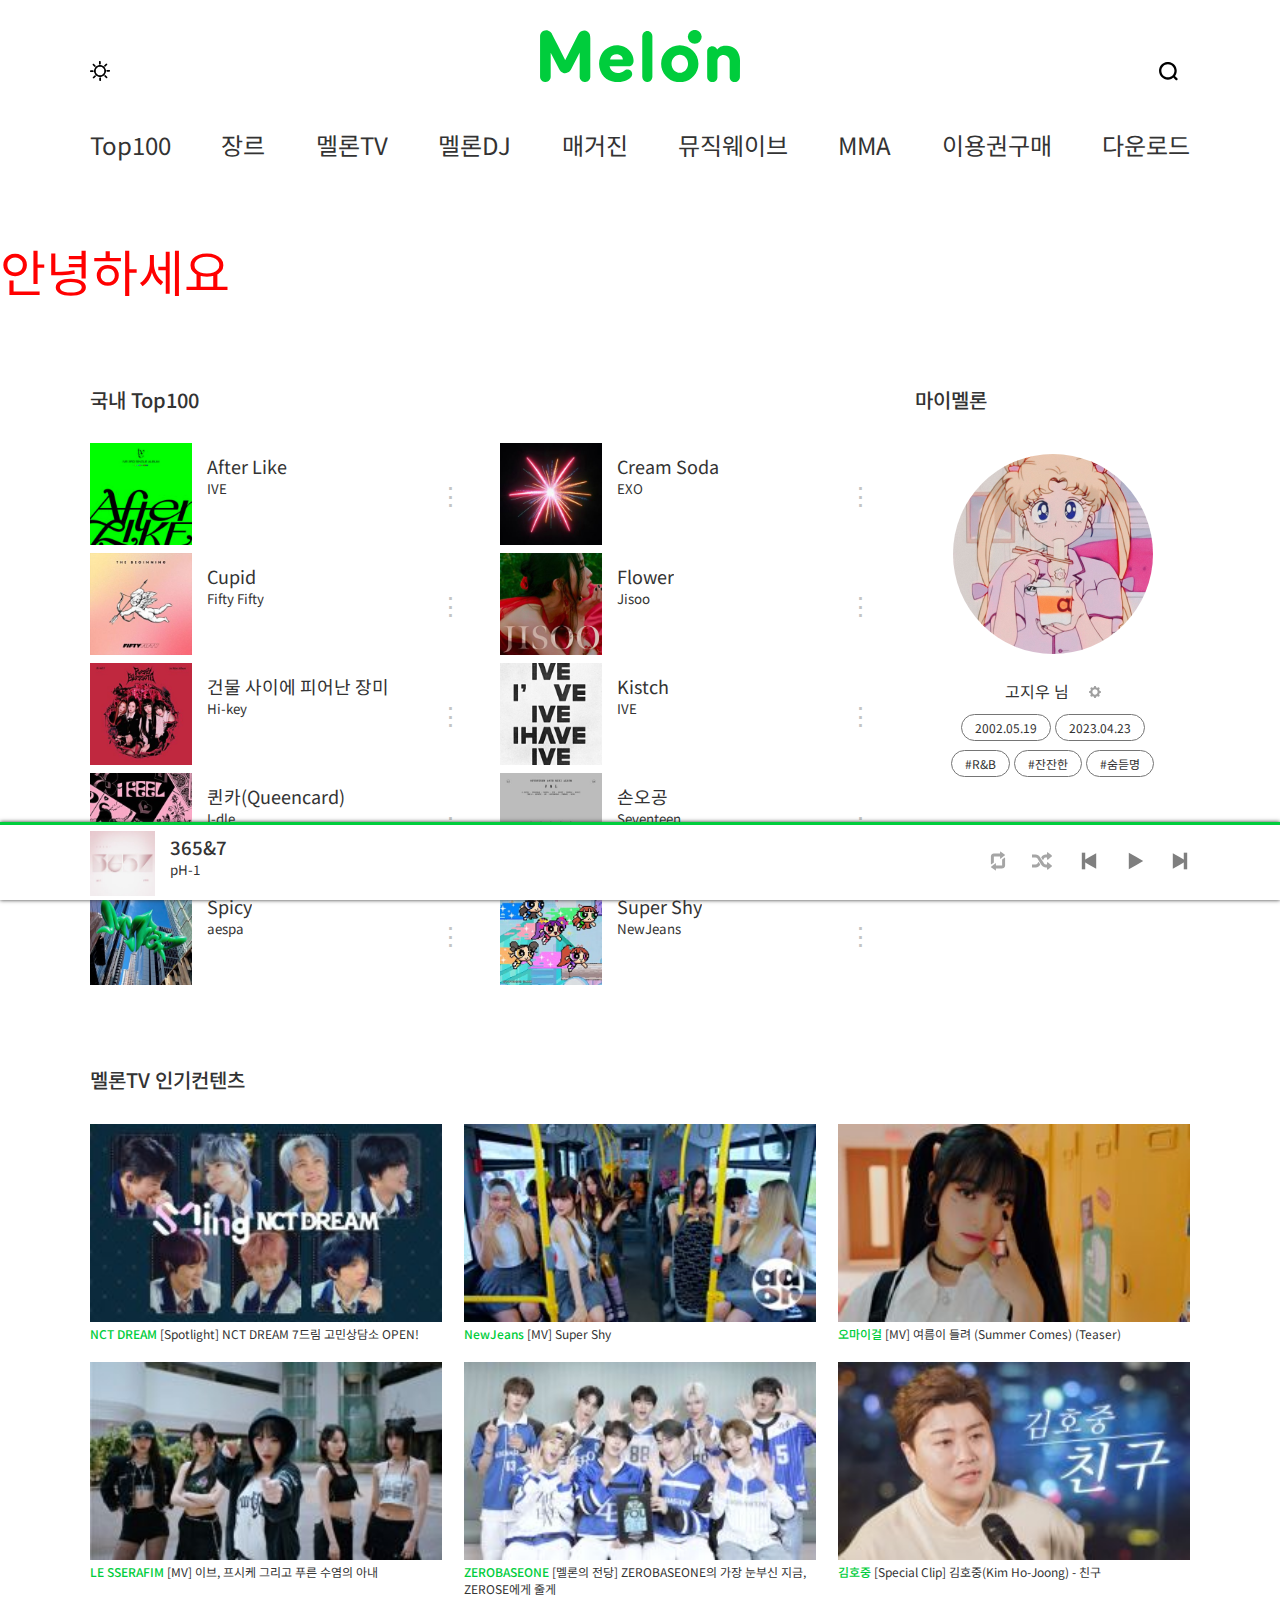
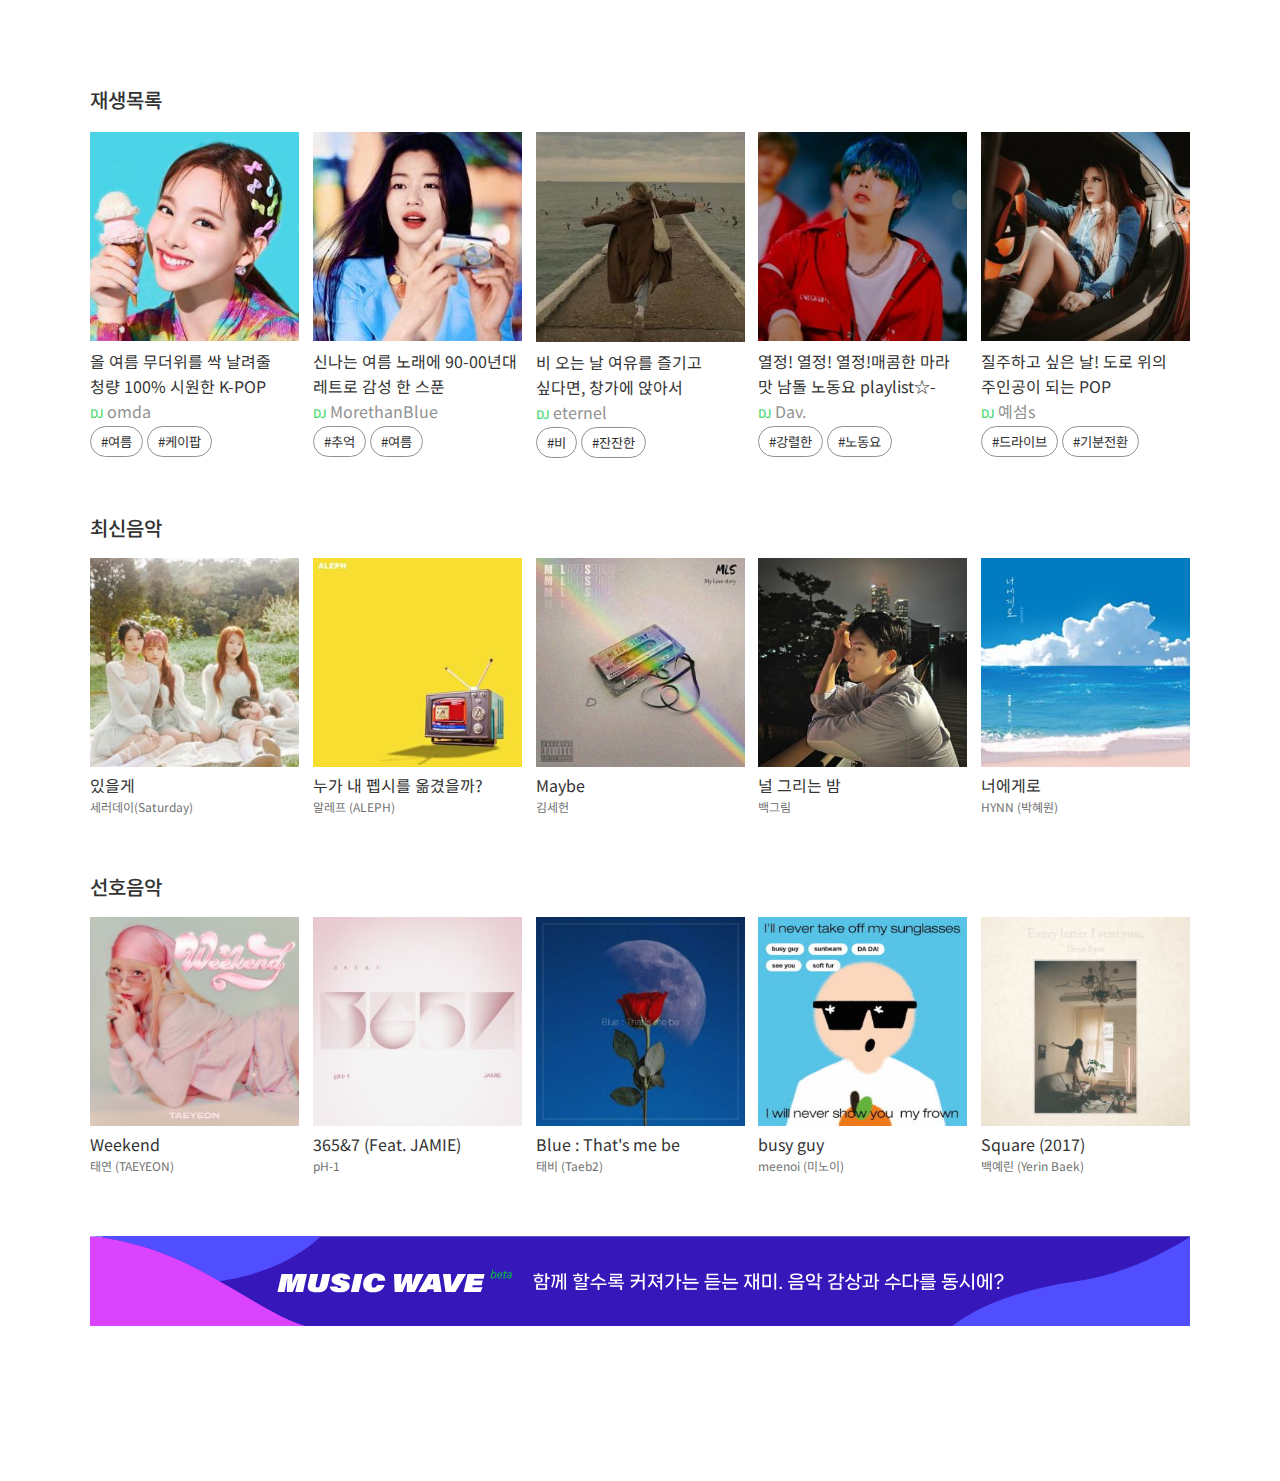
==== index.html @ bfe177ff "230801-1" ====
<!DOCTYPE html>
<html lang="en">

<head>
    <meta charset="UTF-8">
    <meta name="viewport" content="width=device-width, initial-scale=1.0">
    <title>Document</title>

    <link rel="stylesheet" href="css/reset.css">
    <link rel="stylesheet" href="css/common.css">
    <link rel="stylesheet" href="css/main.css">

    <script src="https://ajax.googleapis.com/ajax/libs/jquery/3.6.0/jquery.min.js"></script>

    <script src="css/js.js"></script>

</head>

<body>
    <div id="Main_Page">
        <div id="header">
            <div class="content">
                <button id="btn"><img src="img/button/light.png" alt=""></button>
                <a href="index.html"><img src="img/Logo.svg" alt="logo"></a>
                <div id="btn2"><input type="text" placeholder="검색어를 입력하세요."><button><img src="img/button/search.svg"
                            alt=""></button></div>

                <ul id="fromInsideOut">
                    <li>Top100</li>
                    <li>장르</li>
                    <li>멜론TV</li>
                    <li>멜론DJ</li>
                    <li>매거진</li>
                    <li>뮤직웨이브</li>
                    <li>MMA</li>
                    <li>이용권구매</li>
                    <li>다운로드</li>
                </ul>

            </div>
        </div>


        <div id="DJ_Slider">
            <div class="content">안녕하세요</div>
            <video src="img/slider.mp4" autoplay muted loop></video>

        </div>



        <div id="wrap1">
            <div class="content">
                <div class="ChartIn">
                    <p class="bfore">국내 Top100</p>
                    <div class="chart">
                        <div>
                            <img src="img/album/afterlike.jpg" 
                            song="After Like" singer="IVE">
                            <img src="img/play.svg" title="hover">
                            <p><span>After Like</span> <br> IVE</p>
                        </div>
                        <button>⋮</button>
                    </div>

                    <div class="chart">
                        <div>
                            <img src="img/album/creamsoda.jpg" song="Cream Soda" singer="EXO">
                            <img src="img/play.svg" title="hover">
                            <p><span>Cream Soda</span> <br> EXO</p>
                        </div>
                        <button>⋮</button>
                    </div>

                    <div class="chart">
                        <div>
                            <img src="img/album/cupid.jpg" song="Cupid" singer="Fifty Fifty">
                            <img src="img/play.svg" title="hover">
                            <p><span>Cupid</span> <br> Fifty Fifty</p>
                        </div>
                        <button>⋮</button>
                    </div>

                    <div class="chart">
                        <div>
                            <img src="img/album/flower.jpg" song="Flower" singer="Jisoo">
                            <img src="img/play.svg" title="hover">
                            <p><span>Flower</span> <br> Jisoo</p>
                        </div>
                        <button>⋮</button>
                    </div>

                    <div class="chart">
                        <div>
                            <img src="img/album/hikey.jpg" song="건물 사이에 피어난 장미" singer="Hi-key">
                            <img src="img/play.svg" title="hover">
                            <p><span>건물 사이에 피어난 장미</span> <br> Hi-key</p>
                        </div>
                        <button>⋮</button>
                    </div>

                    <div class="chart">
                        <div>
                            <img src="img/album/kitch.jpg" song="Kistch" singer="IVE">
                            <img src="img/play.svg" title="hover">
                            <p><span>Kistch</span> <br> IVE</p>
                        </div>
                        <button>⋮</button>
                    </div>

                    <div class="chart">
                        <div>
                            <img src="img/album/queencard.jpg" song="퀸카(Queencard)" singer="I-dle">
                            <img src="img/play.svg" title="hover">
                            <p><span>퀸카(Queencard)</span> <br> I-dle</p>
                        </div>
                        <button>⋮</button>
                    </div>

                    <div class="chart">
                        <div>
                            <img src="img/album/sonogong.jpg" song="손오공" singer="Seventeen">
                            <img src="img/play.svg" title="hover">
                            <p><span>손오공</span> <br> Seventeen</p>
                        </div>
                        <button>⋮</button>
                    </div>

                    <div class="chart">
                        <div>
                            <img src="img/album/spicy.jpg" song="Spicy" singer="Aespa">
                            <img src="img/play.svg" title="hover">
                            <p><span>Spicy</span> <br> aespa</p>
                        </div>
                        <button>⋮</button>
                    </div>

                    <div class="chart">
                        <div>
                            <img src="img/album/supershy.jpg" song="Super Shy" singer="NewJeans">
                            <img src="img/play.svg" title="hover">
                            <p><span>Super Shy</span> <br> NewJeans</p>
                        </div>
                        <button>⋮</button>
                    </div>

                </div>
                <div class="MyMelon">
                    <p class="bfore">마이멜론</p>
                    <div><img src="img/profile.jpg" alt=""></div>
                    <p class="name">고지우 님 &nbsp;&nbsp;&nbsp;&nbsp;<img src="img/button/grayset.svg" alt="setting"><br>
                        <span>2002.05.19</span> <span>2023.04.23</span><br>
                        <span>#R&B</span> <span>#잔잔한</span> <span>#숨듣명</span>
                    </p>
                </div>
            </div>
        </div>


        <div id="wrap2">
            <div class="content">
                <div class="video">
                    <p class="bfore">멜론TV 인기컨텐츠</p>
                    <div><img src="img/tv/고민상담소.jpg" alt="">
                        <span>NCT DREAM </span>[Spotlight] NCT DREAM 7드림 고민상담소 OPEN!
                    </div>
                    <div><img src="img/tv/supershy.jpg" alt="">
                        <span>NewJeans </span>[MV] Super Shy
                    </div>
                    <div><img src="img/tv/teaser.jpg" alt="">
                        <span>오마이걸 </span>[MV] 여름이 들려 (Summer Comes) (Teaser)
                    </div>
                    <div><img src="img/tv/less.jpg" alt="">
                        <span>LE SSERAFIM </span>[MV] 이브, 프시케 그리고 푸른 수염의 아내
                    </div>
                    <div><img src="img/tv/zero.jpg" alt="">
                        <span>ZEROBASEONE </span>[멜론의 전당] ZEROBASEONE의 가장 눈부신 지금, ZEROSE에게 줄게
                    </div>
                    <div><img src="img/tv/kim.jpg" alt="">
                        <span>김호중 </span>[Special Clip] 김호중(Kim Ho-Joong) - 친구
                    </div>
                </div>

            </div>
        </div>

        <div class="group">
            <div id="wrap3">
                <div class="content">
                    <p class="bfore">재생목록</p>
                    <div><img src="img/album/omda.jpg" alt="">
                        <p>올 여름 무더위를 싹 날려줄 청량 100% 시원한 K-POP</p>
                        <p class="dj"><span>DJ </span> omda</p>
                        <span class="tag">#여름</span> <span class="tag">#케이팝</span>
                    </div>

                    <div><img src="img/album/retro.jpg" alt="">
                        <P>신나는 여름 노래에 90-00년대 레트로 감성 한 스푼</P>
                        <p class="dj"><span>DJ </span> MorethanBlue</p>
                        <span class="tag">#추억</span> <span class="tag">#여름</span>
                    </div>

                    <div><img src="img/album/eternel.jpg" alt="">
                        <p>비 오는 날 여유를 즐기고 싶다면, 창가에 앉아서</p>
                        <p class="dj"><span>DJ </span>eternel</p>
                        <span class="tag">#비</span> <span class="tag">#잔잔한</span>
                    </div>

                    <div><img src="img/album/dav.jpg" alt="">
                        <p>열정! 열정! 열정!매콤한 마라 맛 남돌 노동요 playlist☆-</p>
                        <p class="dj"><span>DJ </span>Dav.</p>
                        <span class="tag">#강렬한</span> <span class="tag">#노동요</span>
                    </div>

                    <div><img src="img/album/jilju.jpg" alt="">
                        <p>질주하고 싶은 날! 도로 위의 주인공이 되는 POP</p>
                        <p class="dj"><span>DJ </span>예섬s</p>
                        <span class="tag">#드라이브</span> <span class="tag">#기분전환</span>
                    </div>
                </div>
            </div>



            <div id="wrap3">
                <div class="content">
                    <p class="bfore">최신음악</p>
                    <div><img src="img/album/있을게.jpg" alt="">
                        <p>있을게 <br><span>세러데이(Saturday)</span></p>
                    </div>
                    <div><img src="img/album/vpqtl.jpg" alt="">
                        <p>누가 내 펩시를 옮겼을까? <br><span>알레프 (ALEPH) </span></p>
                    </div>
                    <div><img src="img/album/maybe.jpg" alt="">
                        <p>Maybe <br><span>김세헌</span></p>
                    </div>
                    <div><img src="img/album/qka.jpg" alt="">
                        <p>널 그리는 밤 <br><span>백그림</span></p>
                    </div>
                    <div><img src="img/album/너에게로.jpg" alt="">
                        <p>너에게로<br><span>HYNN (박혜원)</span></p>
                    </div>
                </div>
            </div>


            <div id="wrap3">
                <div class="content">
                    <p class="bfore">선호음악</p>
                    <div><img src="img/album/weekend.jpg" alt="">
                        <p>Weekend <br><span>태연 (TAEYEON)</span>
                        </p>
                    </div>
                    <div><img src="img/album/365.jpg" alt="">
                        <p>365&7 (Feat. JAMIE) <br><span>pH-1</span></p>
                    </div>
                    <div><img src="img/album/blue.jpg" alt="">
                        <p>Blue : That's me be <br><span>태비 (Taeb2)</span></p>
                    </div>
                    <div><img src="img/album/busy.jpg" alt="">
                        <p>busy guy <br><span>meenoi (미노이)</span></p>
                    </div>
                    <div><img src="img/album/square.jpg" alt="">
                        <p>Square (2017) <br><span>백예린 (Yerin Baek)</span></p>
                    </div>
                </div>
            </div>


        </div>

        <div id="wrap4">
            <div class="content"><img src="img/musicwave/muwa.svg" alt=""></div>
        </div>

        <div class="playing">
            <div class="player_length"></div>
            <div class="player">
                <div class="content">
                    <div id="info">
                        <img id="cover" src="img/album/365.jpg" alt="">
                        <div style="margin-left: 15px;">
                            <p id="title">365&7</p>
                            <p id="singer">pH-1</p>
                        </div>
                    </div>
                    <div class="controler">
                        <img src="img/player/repeat.svg" alt="">
                        <img src="img/player/shuffle.svg" alt="shuffle">
                        <img src="img/player/before.svg" alt="before">
                        <img src="img/player/play.svg" alt="play">
                        <img src="img/player/after.svg" alt="after">
                    </div>
                </div>
            </div>
        </div>
    </div>

</body>

</html>
---- css/main.css ----
@charset "utf-8";

.none {
    display: none;
}

#Main_Page {
    width: 100%;
}


/* 카테고리 제목 */

.bfore {
    width: 100%;
    font-size: 15pt;
    font-weight: 500;
    margin: 0 0 20px 0;
}

/* 메뉴 호버 */

#fromInsideOut li {
    display: inline-block;
    cursor: pointer;
    transition: all 250ms ease-out;
}

#fromInsideOut li:after {
    content: "";
    display: block;
    border-bottom: 3px solid #00CD3C;
    transition: all 250ms ease-out;
    transform: scaleX(0);
}

#fromInsideOut li:hover {
    color: #00CD3C
}

#fromInsideOut li:hover:after {
    transition: all 250ms ease-out;
    transform: scaleX(1);
}


/* 다크모드 */

.dark {
    color: rgb(230, 230, 230);
}


/* 다크모드 버튼 */
#btn {
    border: none;
    background-color: white;
    outline: none;
    width: 15px;
    height: 15px;
    cursor: pointer;
    position: absolute;
    top: 35%;
    left: 0;
}

#btn img {
    width: 20px;
    height: 20px;
}


/* 검색버튼 */

#btn2.search {
    width: 300px;
    border: 1px solid #00CD3C;
}

#btn2 img {
    width: 20px;
    height: 20px;
}

#btn2 input {
    font-size: 14px;
    width: 130px;
    border: none;
    outline: none;
    margin-left: 10px;
    display: none;
}

#btn2 button {
    border: none;
    background-color: white;
    outline: none;
    width: 20px;
    height: 20px;
    position: absolute;
    right: 10px;
    cursor: pointer;
}

#btn2 {
    width: 35px;
    height: 35px;
    border-radius: 30px;
    border: 1px solid rgba(0, 0, 0, 0);
    padding: 8px;
    transition: 0.2s;
    text-align: right;
    display: flex;
    position: absolute;
    top: 30%;
    right: 0;
}


/* 컨텐츠 사이즈 */

.content {
    width: 1100px;
    height: auto;
    margin: 0 auto;
    position: relative;
}


/* 헤더 */

#header .content {
    display: flex;
    flex-flow: column wrap;
    align-items: center;
    justify-content: space-between;
}

img[alt="logo"] {
    width: 200px;
    height: auto;
    margin: 30px 0 30px 0;
}

#header ul {
    display: flex;
    justify-content: space-between;
    width: 100%;
    margin: 10px 0 10px 0;
}

#header li {
    font-size: 1.5em;
    font-weight: 400;
    display: block;
    overflow: hidden;
}


/* 뮤비 슬라이더 */

#DJ_Slider {
    width: 100%;
    height: 70%;
    margin: 20px 0 20px 0;
    overflow: hidden;
    max-height: 700px;
    display: flex;
    align-items: center;
    position: relative;
}

#DJ_Slider video {
    width: 100%;
}

#DJ_Slider div {
    font-size: 50px;
    color: red;
    position: absolute;
}



/* 국내 탑 백 음악 목록 */

#wrap1 {
    margin: 40px 0 80px 0;
}

#wrap1 .content {
    display: flex;
    flex-flow: row nowrap;
    justify-content: space-between;
}

div.ChartIn {
    width: 73%;
    height: 600px;
    display: flex;
    flex-flow: row wrap;
    justify-content: space-between;
    align-content: space-between;
}

div.ChartIn div {
    width: 49%;
    height: 17%;
    display: flex;
    position: relative;
    justify-content: space-between;
    background-color: rgba(0, 0, 0, 0);
}

.chart:hover {
    background: #f0f0f0;
}


div.ChartIn div button {
    font-size: 25px;
    background-color: rgba(0, 0, 0, 0);
    border: none;
    margin-right: 20px;
    cursor: pointer;
    color: #c4c4c4
}

div.ChartIn div button:hover {
    color: #757575
}


.ChartIn div div p {
    padding-top: 10px;
    padding-left: 15px;
    overflow: hidden;
    white-space: nowrap;
    text-overflow: ellipsis;
    font-size: 10pt;
}

.ChartIn p span {
    font-size: 18PX;
}

div.ChartIn div div {
    height: 100%;
    width: 80%;
    display: flex;
    justify-content: flex-start;
}

div.ChartIn img[title="hover"] {
    position: absolute;
    height: 100%;
    opacity: 0;
    transition: 0.2s;
}

div.ChartIn img[title="hover"]:hover {
    opacity: 1;
    cursor: pointer;
}


/* 마이멜론 내 정보 */

div.MyMelon {
    width: 25%;
    height: 450px;
    display: flex;
    flex-flow: column wrap;
    align-items: center;
}

div.MyMelon div {
    width: 200px;
    height: 200px;
    background-color: brown;
    border-radius: 300px;
    margin-top: 20px;
    overflow: hidden;
}

.MyMelon div img {
    width: 100%;
}

.MyMelon .name {
    padding-top: 20px;
    line-height: 35px;
    text-align: center;
}

.name span {
    padding: 4px 13px;
    border: 1px solid #757575;
    border-radius: 20px;
    font-size: 12px;
}

.name img {
    width: 12px;
    height: 12px;
    cursor: pointer;
}


/* 멜론 인기컨텐츠 */

#wrap2 {
    margin: 60px 0;
}

#wrap2 .content {
    margin: 20px auto 80px auto;
    display: flex;
    flex-flow: row nowrap;
    justify-content: space-between;
    align-content: flex-start;
}


div.video {
    width: 100%;
    display: flex;
    flex-flow: row wrap;
    justify-content: space-between;
}

div.video div {
    width: 32%;
    font-size: 12px;
    margin: 10px 0;
}

div.video div span {
    font-weight: 500;
    color: #00CD3C
}

div.video div img {
    width: 100%;
}


/* 재생목록, 최신음악, 선호음악 */
/* 같은 css 적용 */

#wrap3 {
    line-height: 30px;
    margin: 60px 0;
}

#wrap3 .content {
    display: flex;
    flex-flow: row wrap;
    justify-content: space-between;
    align-items: flex-start;
    position: relative;
}

#wrap3 p {
    width: 100%;
    line-height: 20px;
}

#wrap3:first-child p {
    line-height: 25px;
}

#wrap3 .content>div {
    width: 19%;
    height: 80%;
}

#wrap3 div div p span {
    font-size: 12px;
    opacity: 0.7;
}

#wrap3 div div img {
    width: 100%;
}


/* 재생목록 */

/* dj */

.dj {
    color: #919191
}

.dj span {
    font-weight: 500;
    color: #00CD3C;
}

/* 해시태그 */

.tag {
    font-size: 10pt;
    padding: 5px 10px;
    border-radius: 50px;
    border: 1px solid #919191
}

.group {
    padding-top: 0px;
}


/* 뮤직웨이브 광고 이미지 */

#wrap4 {
    width: 100%;
    overflow: hidden;
    margin-bottom: 150px;
}

#wrap4 img {
    width: 100%;
}

/* 플레이어 */

.player .content {display:flex; justify-content: space-between; }
.playing {
    width: 100%;
    height: 78px;
    background-color: white;
    box-shadow: 0 0 4px;
    position: fixed;
    bottom: 0;
}

.player_length {
    width: 100%;
    height: 3px;
    background-color: #00CD3C;
    position: fixed;
    bottom: 75;
}

.player {
    width: 100%;
    height: 75px;
    background-color: white;
    position: fixed;
    bottom: 0;
}

.player #info {display:flex; flex-flow:row nowrap;}

.player .content {
    display: flex;
    flex-flow: row nowrap;
    align-items: center;
}

.player img {
    width: 65px;
    height: 65px;
    margin-top: 5.5px;
}

.select1 {opacity:1;}

.controler img {width:20px; height:20px;}
.controler img:nth-child(1), .controler img:nth-child(2) {opacity:0.7;}
.controler img:nth-child(2) { margin: 0 23px 0 20px;}
.controler img:nth-child(4) { margin: 0 20px 0 23px;}



#title {
    font-size: 14pt;
    font-weight: 500;
    margin-top: 8px;
}

#singer {
    font-size: 10pt;
}



@media screen and (min-width:1100px) {
    div.ChartIn img[alt="plus"] {
        display: block;
        scale: 0.8;
    }

    #btn2 input {
        width: 230px;

    }
}


@media screen and (max-width:1099px) {
    .content {
        width: 90%;
    }

    #btn2.search {
        width: 200px;
        border: 1px solid #00CD3C;
    }

    #header li {
        font-size: 1.3em;
    }

    #wrap3 {
        margin: 5% 0;
    }

    #wrap3 .content>div {
        width: 24%;
        height: 80%;
    }

    #wrap3 .content>div:last-of-type {
        display: none;
    }

}

@media screen and (max-width:700px) {
    .content {
        width: 90%;
    }

    #btn,
    #btn2 {
        margin-top: 10px;
    }

    #header ul {
        display: flex;
        flex-flow: row wrap;
        text-align: center;
        margin-top: 30px;
    }

    #header li {
        width: 28%;
        font-size: 1.2em;
        padding: 7px;
    }

    #wrap1 .content {
        flex-flow: row wrap;
    }

    #wrap1 {
        margin: 20px 0;
    }

    div.ChartIn {
        width: 100%;
        height: 400px;
        display: flex;
        flex-flow: row wrap;
        justify-content: space-between;
        align-content: space-between;
    }

    div.ChartIn div {
        width: 50%;
        height: 20%;
    }

    div.ChartIn div img {
        height: 95%;
    }

    div.ChartIn img[title="hover"] {
        height: 95%;
    }

    div.MyMelon {
        margin-top: 80px;
        width: 100%;
        height: 200px;
        display: flex;
        flex-flow: row wrap;
        justify-content: left;
        align-content: center;
    }

    div.MyMelon div {
        width: 150px;
        height: 150px;
        background-color: brown;
        border-radius: 300px;
        margin-top: 0;
        margin-left: 20px;
    }

    .MyMelon .name {
        padding-top: 0px;
        padding-left: 20px;
        text-align: left;
    }


    #wrap2 .content {
        flex-flow: row wrap;
        justify-content: flex-end;
    }

    #wrap2 .bfore {
        margin: 0;
    }


    div.video {
        height: 630px;
        display: flex;
    }

    div.video div {
        width: 45%;
        overflow: hidden;
    }


    #wrap3 p {
        width: 100%;
    }

    #wrap3 .content>div {
        width: 45%;
        height: 80%;
    }

    #wrap3 .content>div:last-of-type {
        display: none;
    }

    #wrap3 div {
        margin-bottom: 20px;
    }



}
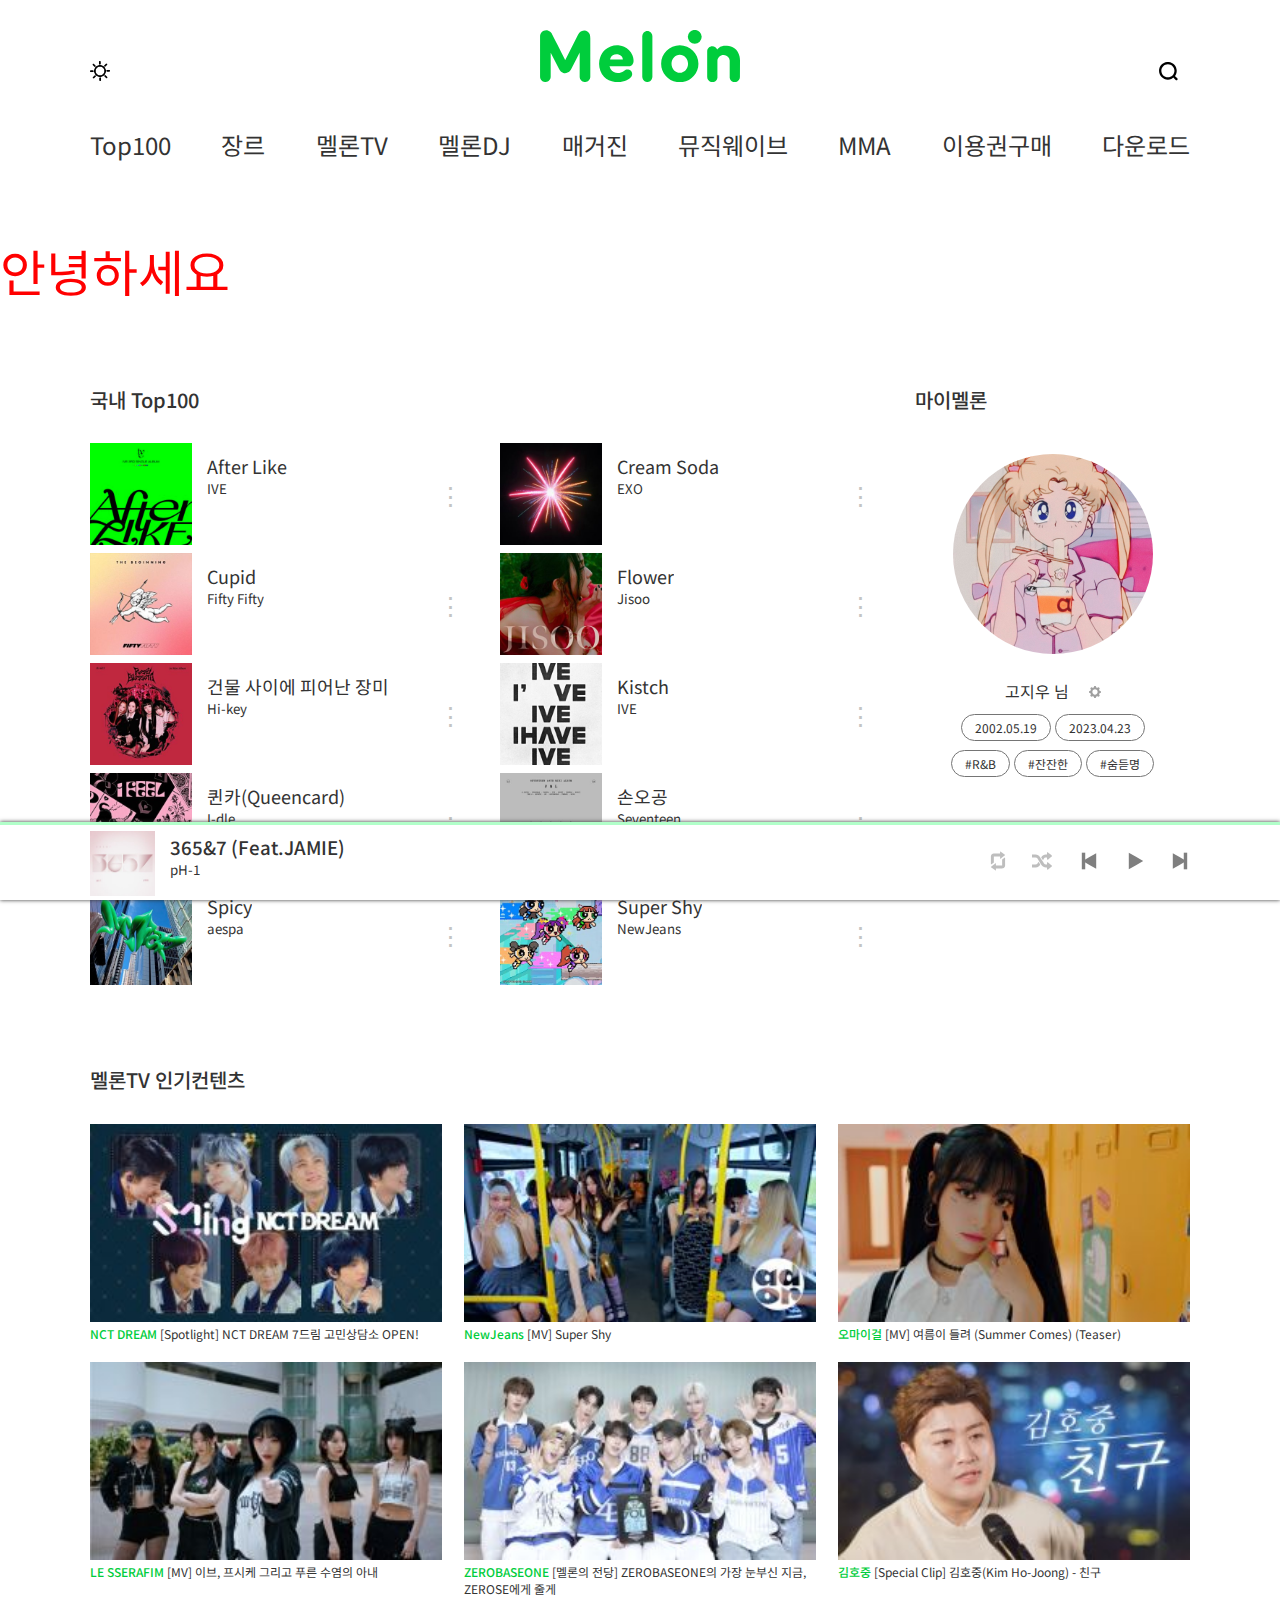
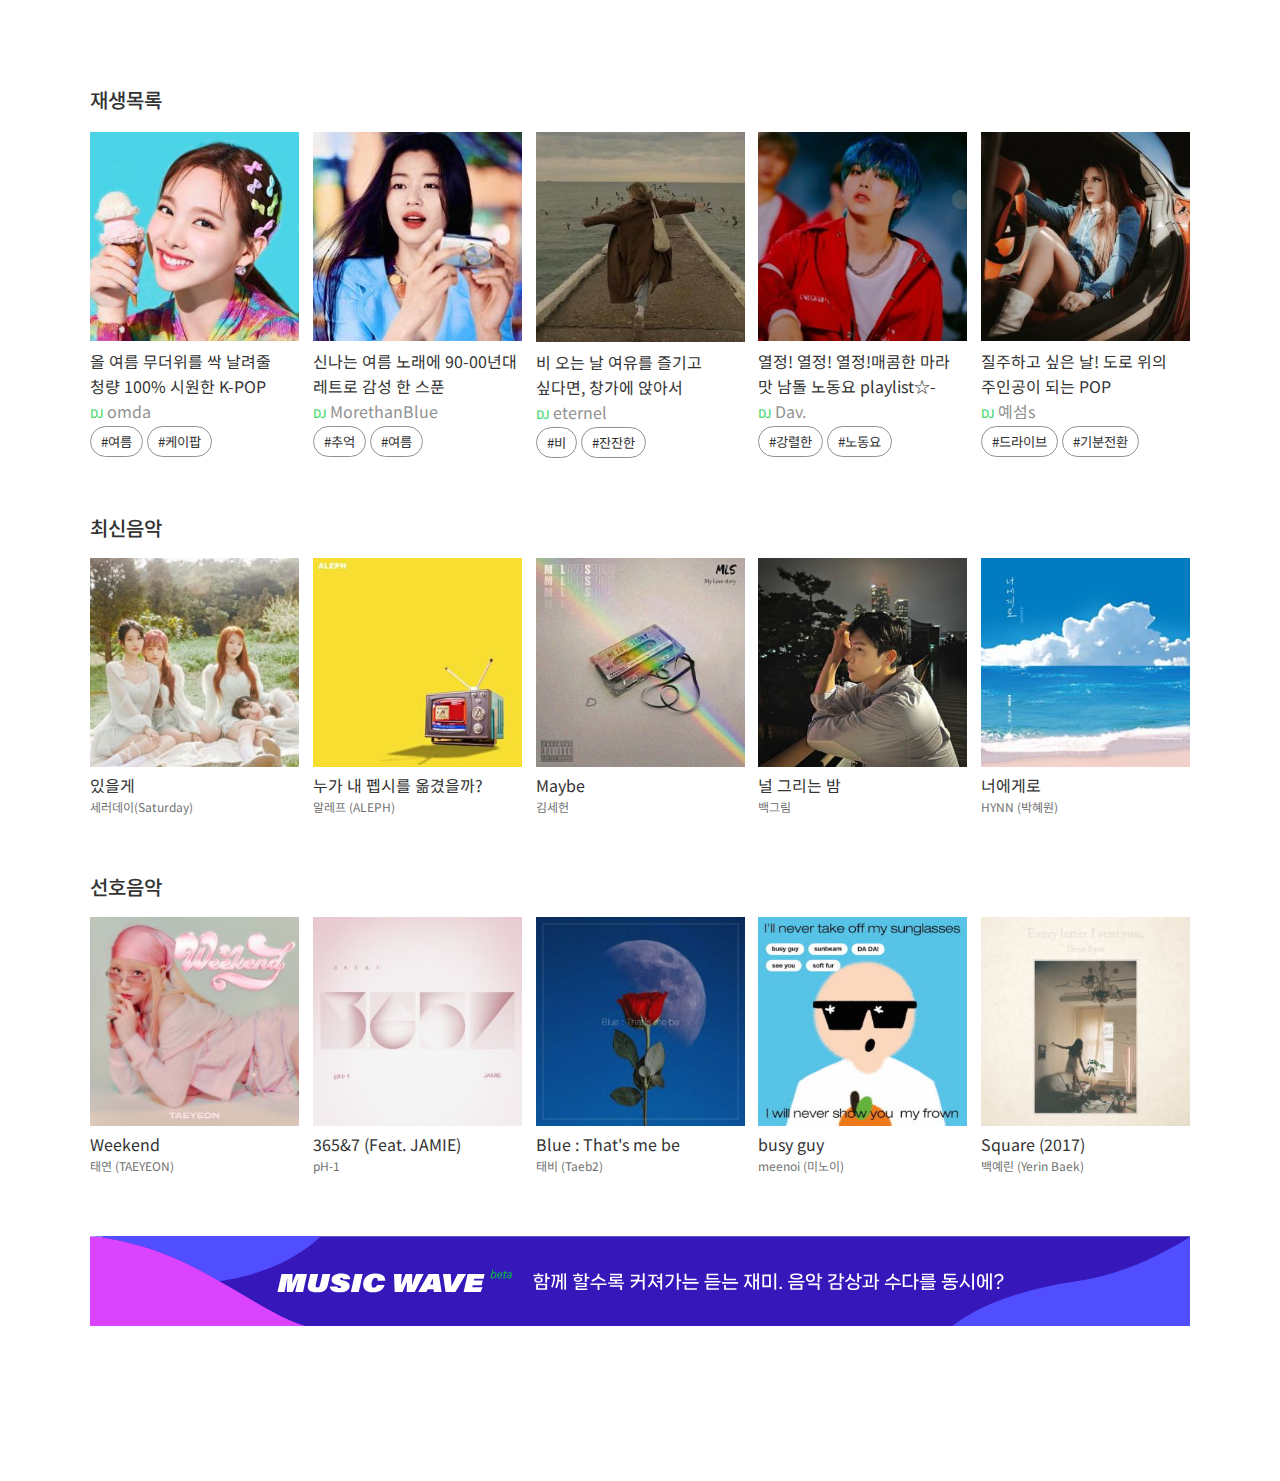
==== commit e1df7f33: "20230801-2" ====
--- a/index.html
+++ b/index.html
@@ -56,7 +56,7 @@
                     <div class="chart">
                         <div>
                             <img src="img/album/afterlike.jpg" 
-                            song="After Like" singer="IVE">
+                            song="After Like" singer="IVE" length="10000">
                             <img src="img/play.svg" title="hover">
                             <p><span>After Like</span> <br> IVE</p>
                         </div>
@@ -65,7 +65,8 @@
 
                     <div class="chart">
                         <div>
-                            <img src="img/album/creamsoda.jpg" song="Cream Soda" singer="EXO">
+                            <img src="img/album/creamsoda.jpg"
+                            song="Cream Soda" singer="EXO" length="5000">
                             <img src="img/play.svg" title="hover">
                             <p><span>Cream Soda</span> <br> EXO</p>
                         </div>
@@ -225,7 +226,8 @@
             <div id="wrap3">
                 <div class="content">
                     <p class="bfore">최신음악</p>
-                    <div><img src="img/album/있을게.jpg" alt="">
+                    <div>
+                        <img src="img/album/있을게.jpg" alt="">
                         <p>있을게 <br><span>세러데이(Saturday)</span></p>
                     </div>
                     <div><img src="img/album/vpqtl.jpg" alt="">
@@ -275,17 +277,18 @@
 
         <div class="playing">
             <div class="player_length"></div>
+            <div class="player_length_playing"></div>
             <div class="player">
                 <div class="content">
                     <div id="info">
-                        <img id="cover" src="img/album/365.jpg" alt="">
+                        <img id="cover" src="img/album/365.jpg">
                         <div style="margin-left: 15px;">
-                            <p id="title">365&7</p>
+                            <p id="title">365&7 (Feat.JAMIE)</p>
                             <p id="singer">pH-1</p>
                         </div>
                     </div>
                     <div class="controler">
-                        <img src="img/player/repeat.svg" alt="">
+                        <img src="img/player/repeat.svg" alt="repeat">
                         <img src="img/player/shuffle.svg" alt="shuffle">
                         <img src="img/player/before.svg" alt="before">
                         <img src="img/player/play.svg" alt="play">
--- a/css/main.css
+++ b/css/main.css
@@ -251,14 +251,14 @@
     justify-content: flex-start;
 }
 
-div.ChartIn img[title="hover"] {
+img[title="hover"] {
     position: absolute;
     height: 100%;
     opacity: 0;
     transition: 0.2s;
 }
 
-div.ChartIn img[title="hover"]:hover {
+img[title="hover"]:hover {
     opacity: 1;
     cursor: pointer;
 }
@@ -426,7 +426,11 @@
 
 /* 플레이어 */
 
-.player .content {display:flex; justify-content: space-between; }
+.player .content {
+    display: flex;
+    justify-content: space-between;
+}
+
 .playing {
     width: 100%;
     height: 78px;
@@ -439,9 +443,17 @@
 .player_length {
     width: 100%;
     height: 3px;
+    background-color: #b1ffc9;
+    position: fixed;
+    bottom: 75;
+}
+
+.player_length_playing {
+    width: 0%;
+    height: 3px;
     background-color: #00CD3C;
     position: fixed;
-    bottom: 75;
+    bottom: 75; 
 }
 
 .player {
@@ -452,7 +464,10 @@
     bottom: 0;
 }
 
-.player #info {display:flex; flex-flow:row nowrap;}
+.player #info {
+    display: flex;
+    flex-flow: row nowrap;
+}
 
 .player .content {
     display: flex;
@@ -466,12 +481,28 @@
     margin-top: 5.5px;
 }
 
-.select1 {opacity:1;}
-
-.controler img {width:20px; height:20px;}
-.controler img:nth-child(1), .controler img:nth-child(2) {opacity:0.7;}
-.controler img:nth-child(2) { margin: 0 23px 0 20px;}
-.controler img:nth-child(4) { margin: 0 20px 0 23px;}
+.controler img {
+    width: 20px;
+    height: 20px;
+    cursor: pointer;
+}
+
+.controler img:nth-child(1) {
+    opacity: 0.5;
+}
+
+.controler img:nth-child(2) {
+    opacity: 0.5;
+    margin: 0 23px 0 20px;
+}
+
+.controler img:nth-child(4) {
+    margin: 0 20px 0 23px;
+}
+
+.controler img.select1 {
+    opacity: 1;
+}
 
 
 
@@ -486,6 +517,7 @@
 }
 
 
+/* 꽉 찬 화면 */
 
 @media screen and (min-width:1100px) {
     div.ChartIn img[alt="plus"] {
@@ -499,6 +531,7 @@
     }
 }
 
+/* 중간 사이즈 화면 */
 
 @media screen and (max-width:1099px) {
     .content {
@@ -528,6 +561,8 @@
     }
 
 }
+
+/* 작은 사이즈 */
 
 @media screen and (max-width:700px) {
     .content {
@@ -646,6 +681,11 @@
         margin-bottom: 20px;
     }
 
+    .controler img:nth-child(1),
+    .controler img:nth-child(2) {
+        display: none;
+    }
+
 
 
 }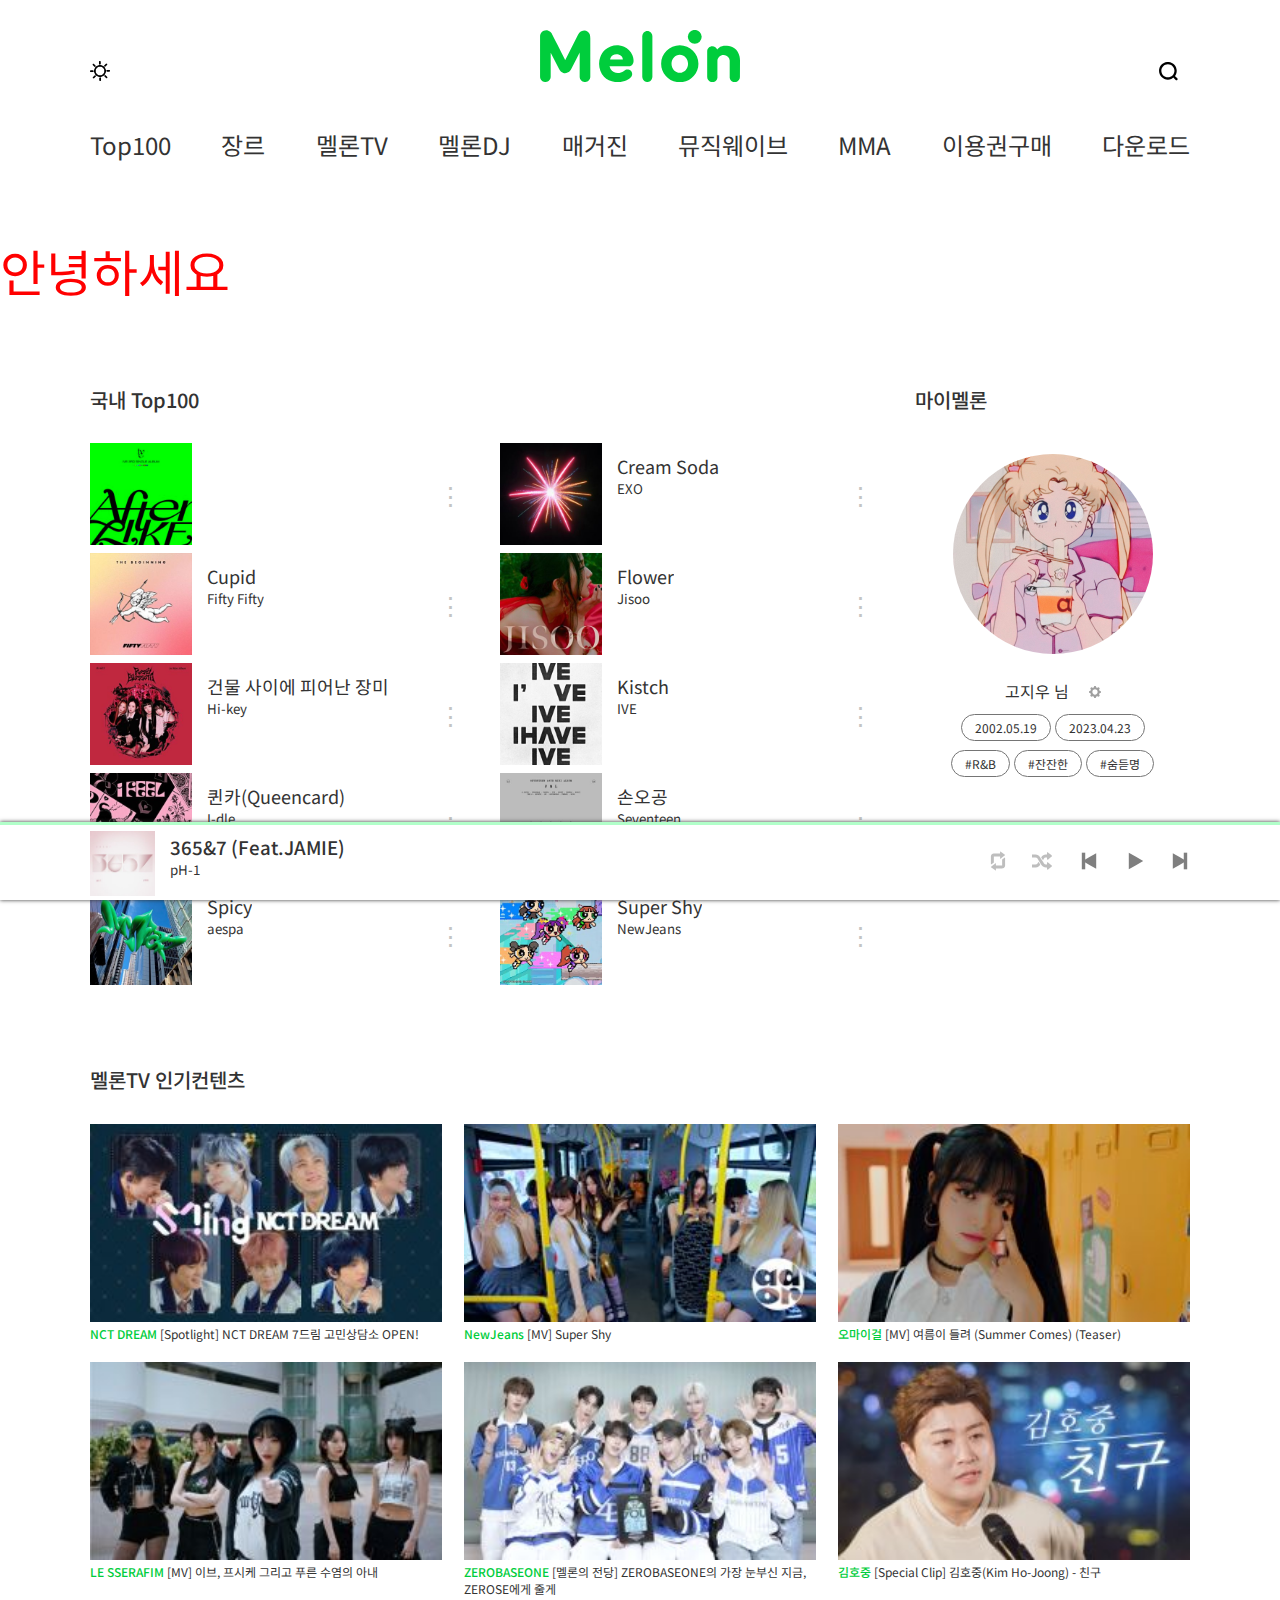
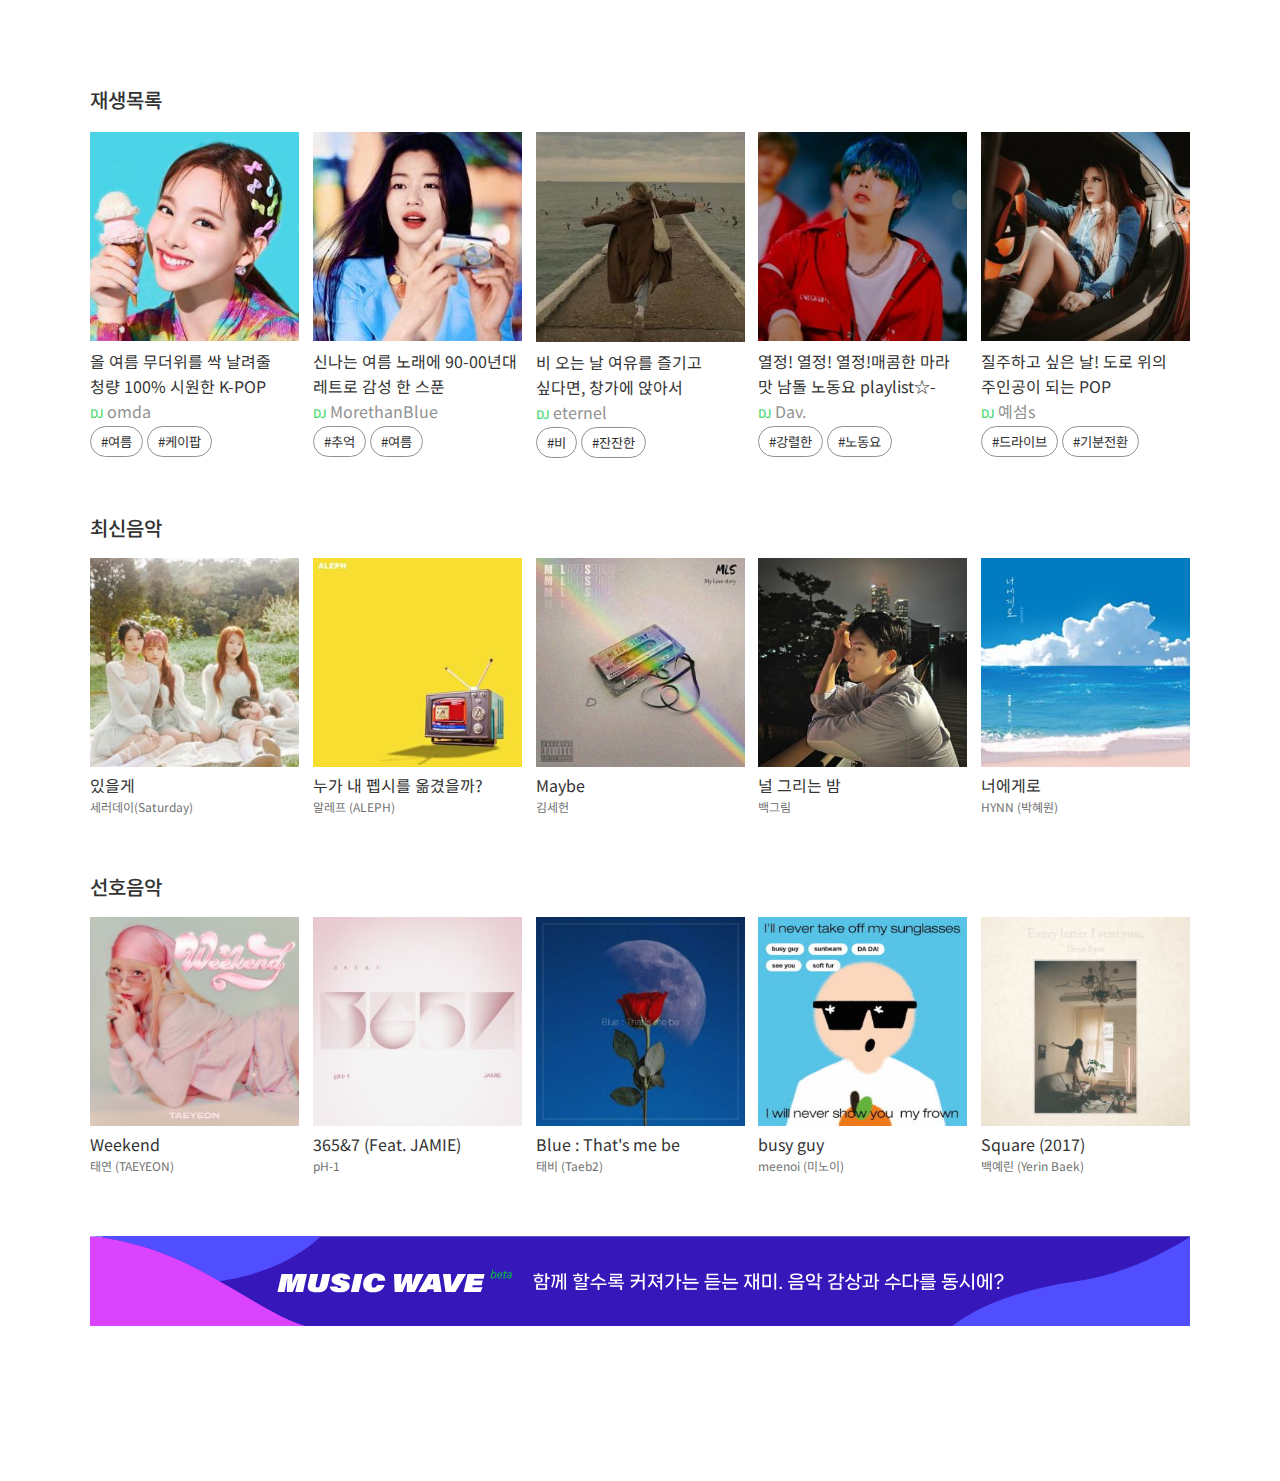
==== commit 23744039: "20230801-3" ====
--- a/index.html
+++ b/index.html
@@ -4,7 +4,8 @@
 <head>
     <meta charset="UTF-8">
     <meta name="viewport" content="width=device-width, initial-scale=1.0">
-    <title>Document</title>
+    <title>Melon</title>
+    <link rel="icon" href="img/favicon.svg">
 
     <link rel="stylesheet" href="css/reset.css">
     <link rel="stylesheet" href="css/common.css">
@@ -56,9 +57,9 @@
                     <div class="chart">
                         <div>
                             <img src="img/album/afterlike.jpg" 
-                            song="After Like" singer="IVE" length="10000">
-                            <img src="img/play.svg" title="hover">
-                            <p><span>After Like</span> <br> IVE</p>
+                            song="After Like" singer="IVE" length="176000" min="2" sec="56">
+                            <p class="information"></p>
+                            <img src="img/play.svg" title="hover">
                         </div>
                         <button>⋮</button>
                     </div>
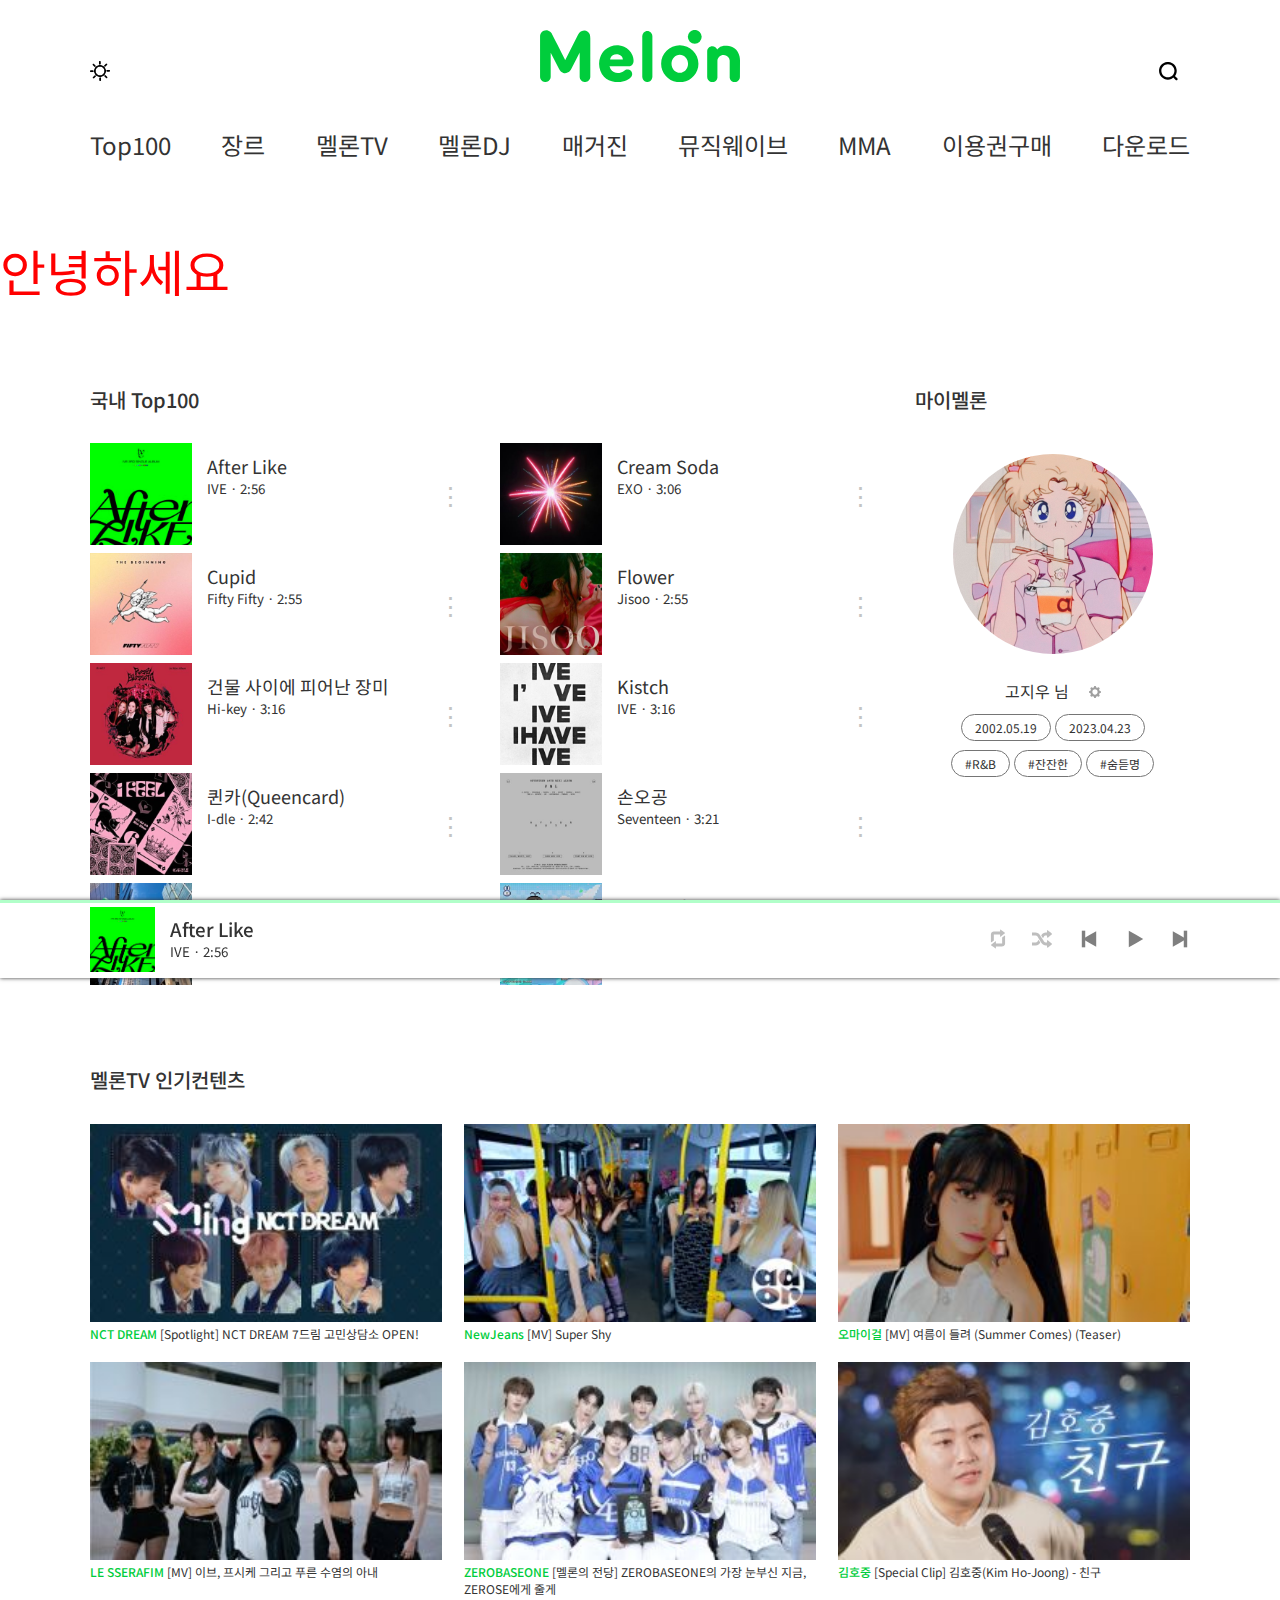
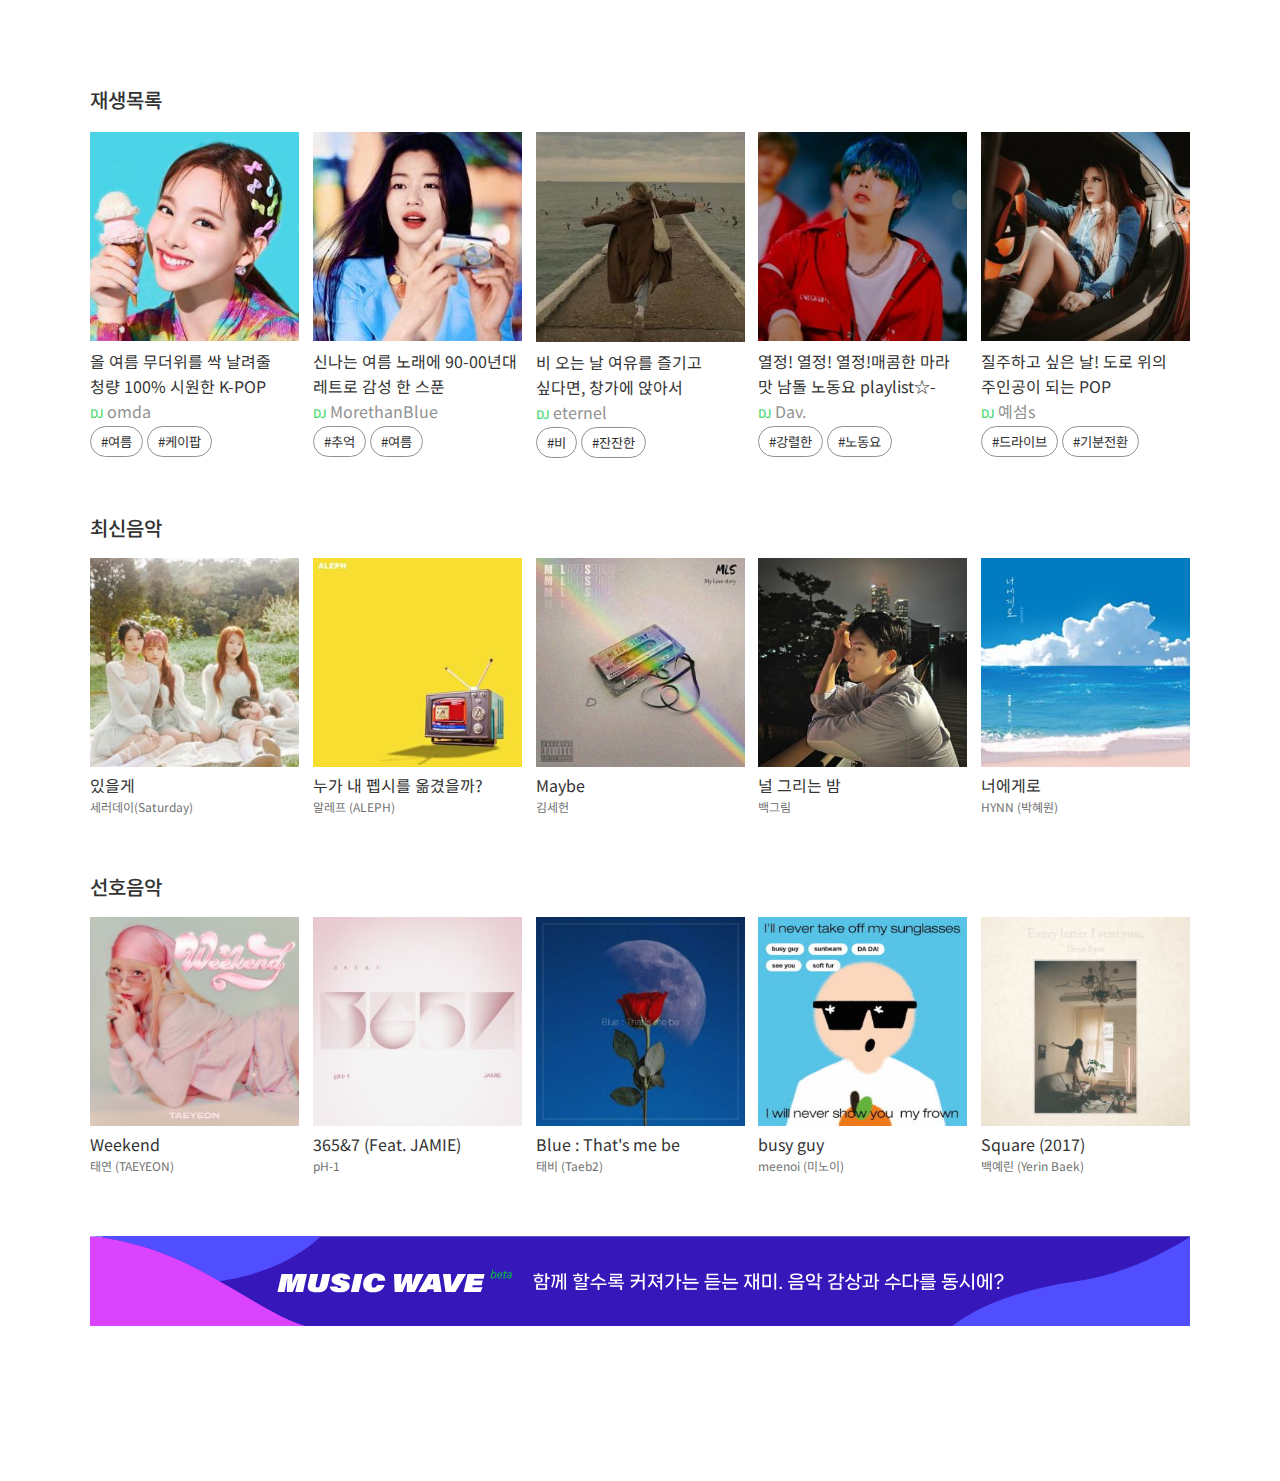
==== commit 3c001cc7: "230802-1" ====
--- a/index.html
+++ b/index.html
@@ -58,8 +58,8 @@
                         <div>
                             <img src="img/album/afterlike.jpg" 
                             song="After Like" singer="IVE" length="176000" min="2" sec="56">
-                            <p class="information"></p>
-                            <img src="img/play.svg" title="hover">
+                            <img src="img/play.svg" title="hover">
+                            <p class="information"></p>
                         </div>
                         <button>⋮</button>
                     </div>
@@ -67,81 +67,89 @@
                     <div class="chart">
                         <div>
                             <img src="img/album/creamsoda.jpg"
-                            song="Cream Soda" singer="EXO" length="5000">
-                            <img src="img/play.svg" title="hover">
-                            <p><span>Cream Soda</span> <br> EXO</p>
-                        </div>
-                        <button>⋮</button>
-                    </div>
-
-                    <div class="chart">
-                        <div>
-                            <img src="img/album/cupid.jpg" song="Cupid" singer="Fifty Fifty">
-                            <img src="img/play.svg" title="hover">
-                            <p><span>Cupid</span> <br> Fifty Fifty</p>
-                        </div>
-                        <button>⋮</button>
-                    </div>
-
-                    <div class="chart">
-                        <div>
-                            <img src="img/album/flower.jpg" song="Flower" singer="Jisoo">
-                            <img src="img/play.svg" title="hover">
-                            <p><span>Flower</span> <br> Jisoo</p>
-                        </div>
-                        <button>⋮</button>
-                    </div>
-
-                    <div class="chart">
-                        <div>
-                            <img src="img/album/hikey.jpg" song="건물 사이에 피어난 장미" singer="Hi-key">
-                            <img src="img/play.svg" title="hover">
-                            <p><span>건물 사이에 피어난 장미</span> <br> Hi-key</p>
-                        </div>
-                        <button>⋮</button>
-                    </div>
-
-                    <div class="chart">
-                        <div>
-                            <img src="img/album/kitch.jpg" song="Kistch" singer="IVE">
-                            <img src="img/play.svg" title="hover">
-                            <p><span>Kistch</span> <br> IVE</p>
-                        </div>
-                        <button>⋮</button>
-                    </div>
-
-                    <div class="chart">
-                        <div>
-                            <img src="img/album/queencard.jpg" song="퀸카(Queencard)" singer="I-dle">
-                            <img src="img/play.svg" title="hover">
-                            <p><span>퀸카(Queencard)</span> <br> I-dle</p>
-                        </div>
-                        <button>⋮</button>
-                    </div>
-
-                    <div class="chart">
-                        <div>
-                            <img src="img/album/sonogong.jpg" song="손오공" singer="Seventeen">
-                            <img src="img/play.svg" title="hover">
-                            <p><span>손오공</span> <br> Seventeen</p>
-                        </div>
-                        <button>⋮</button>
-                    </div>
-
-                    <div class="chart">
-                        <div>
-                            <img src="img/album/spicy.jpg" song="Spicy" singer="Aespa">
-                            <img src="img/play.svg" title="hover">
-                            <p><span>Spicy</span> <br> aespa</p>
-                        </div>
-                        <button>⋮</button>
-                    </div>
-
-                    <div class="chart">
-                        <div>
-                            <img src="img/album/supershy.jpg" song="Super Shy" singer="NewJeans">
-                            <img src="img/play.svg" title="hover">
-                            <p><span>Super Shy</span> <br> NewJeans</p>
+                            song="Cream Soda" singer="EXO" length="186000" min="3" sec="06">
+                            <img src="img/play.svg" title="hover">
+                            <p class="information"></p>
+                        </div>
+                        <button>⋮</button>
+                    </div>
+
+                    <div class="chart">
+                        <div>
+                            <img src="img/album/cupid.jpg" song="Cupid" singer="Fifty Fifty"
+                            length="175000" min="2" sec="55">
+                            <img src="img/play.svg" title="hover">
+                            <p class="information"></p>
+                        </div>
+                        <button>⋮</button>
+                    </div>
+
+                    <div class="chart">
+                        <div>
+                            <img src="img/album/flower.jpg" song="Flower" singer="Jisoo"
+                            length="175000" min="2" sec="55">
+                            <img src="img/play.svg" title="hover">
+                            <p class="information"></p>
+                        </div>
+                        <button>⋮</button>
+                    </div>
+
+                    <div class="chart">
+                        <div>
+                            <img src="img/album/hikey.jpg" song="건물 사이에 피어난 장미" singer="Hi-key"
+                            length="196000" min="3" sec="16">
+                            <img src="img/play.svg" title="hover">
+                            <p class="information"></p>
+                        </div>
+                        <button>⋮</button>
+                    </div>
+
+                    <div class="chart">
+                        <div>
+                            <img src="img/album/kitch.jpg" song="Kistch" singer="IVE"
+                            length="196000" min="3" sec="16">
+                            <img src="img/play.svg" title="hover">
+                            <p class="information"></p>
+                        </div>
+                        <button>⋮</button>
+                    </div>
+
+                    <div class="chart">
+                        <div>
+                            <img src="img/album/queencard.jpg" song="퀸카(Queencard)" singer="I-dle"
+                            length="162000" min="2" sec="42">
+                            <img src="img/play.svg" title="hover">
+                            <p class="information"></p>
+                        </div>
+                        <button>⋮</button>
+                    </div>
+
+                    <div class="chart">
+                        <div>
+                            <img src="img/album/sonogong.jpg" song="손오공" singer="Seventeen"
+                            length="201000" min="3" sec="21">
+                            <img src="img/play.svg" title="hover">
+                            <p class="information"></p>
+                        </div>
+                        <button>⋮</button>
+                    </div>
+
+                    <div class="chart">
+                        <div>
+                            <img src="img/album/spicy.jpg" song="Spicy" singer="Aespa"
+                            length="198000" min="3" sec="18">
+                            <img src="img/play.svg" title="hover">
+                            <p class="information"></p>
+                        </div>
+                        <button>⋮</button>
+                    </div>
+
+                    <div class="chart">
+                        <div>
+                            <img src="img/album/supershy.jpg" song="Super Shy" singer="NewJeans"
+                            length="155000" min="2" sec="35">
+                            <img src="img/play.svg" title="hover">
+                            <p class="information"></p>
                         </div>
                         <button>⋮</button>
                     </div>
@@ -282,10 +290,11 @@
             <div class="player">
                 <div class="content">
                     <div id="info">
-                        <img id="cover" src="img/album/365.jpg">
+                        <img id = cover src="img/album/afterlike.jpg" 
+                            song="After Like" singer="IVE" length="176000" min="2" sec="56">
                         <div style="margin-left: 15px;">
-                            <p id="title">365&7 (Feat.JAMIE)</p>
-                            <p id="singer">pH-1</p>
+                            <p id="title">After Like</p>
+                            <p id="singer">IVE · 2:56</p>
                         </div>
                     </div>
                     <div class="controler">
--- a/css/main.css
+++ b/css/main.css
@@ -434,10 +434,11 @@
 .playing {
     width: 100%;
     height: 78px;
-    background-color: white;
     box-shadow: 0 0 4px;
     position: fixed;
-    bottom: 0;
+    bottom: -78px;
+    background-color: white;
+    transition:0.3s;
 }
 
 .player_length {
@@ -457,11 +458,7 @@
 }
 
 .player {
-    width: 100%;
-    height: 75px;
-    background-color: white;
-    position: fixed;
-    bottom: 0;
+padding: 7px 0 5.5px 0;
 }
 
 .player #info {
@@ -478,8 +475,9 @@
 .player img {
     width: 65px;
     height: 65px;
-    margin-top: 5.5px;
-}
+}
+
+.controler {margin-top: 3px;}
 
 .controler img {
     width: 20px;
@@ -503,6 +501,7 @@
 .controler img.select1 {
     opacity: 1;
 }
+
 
 
 
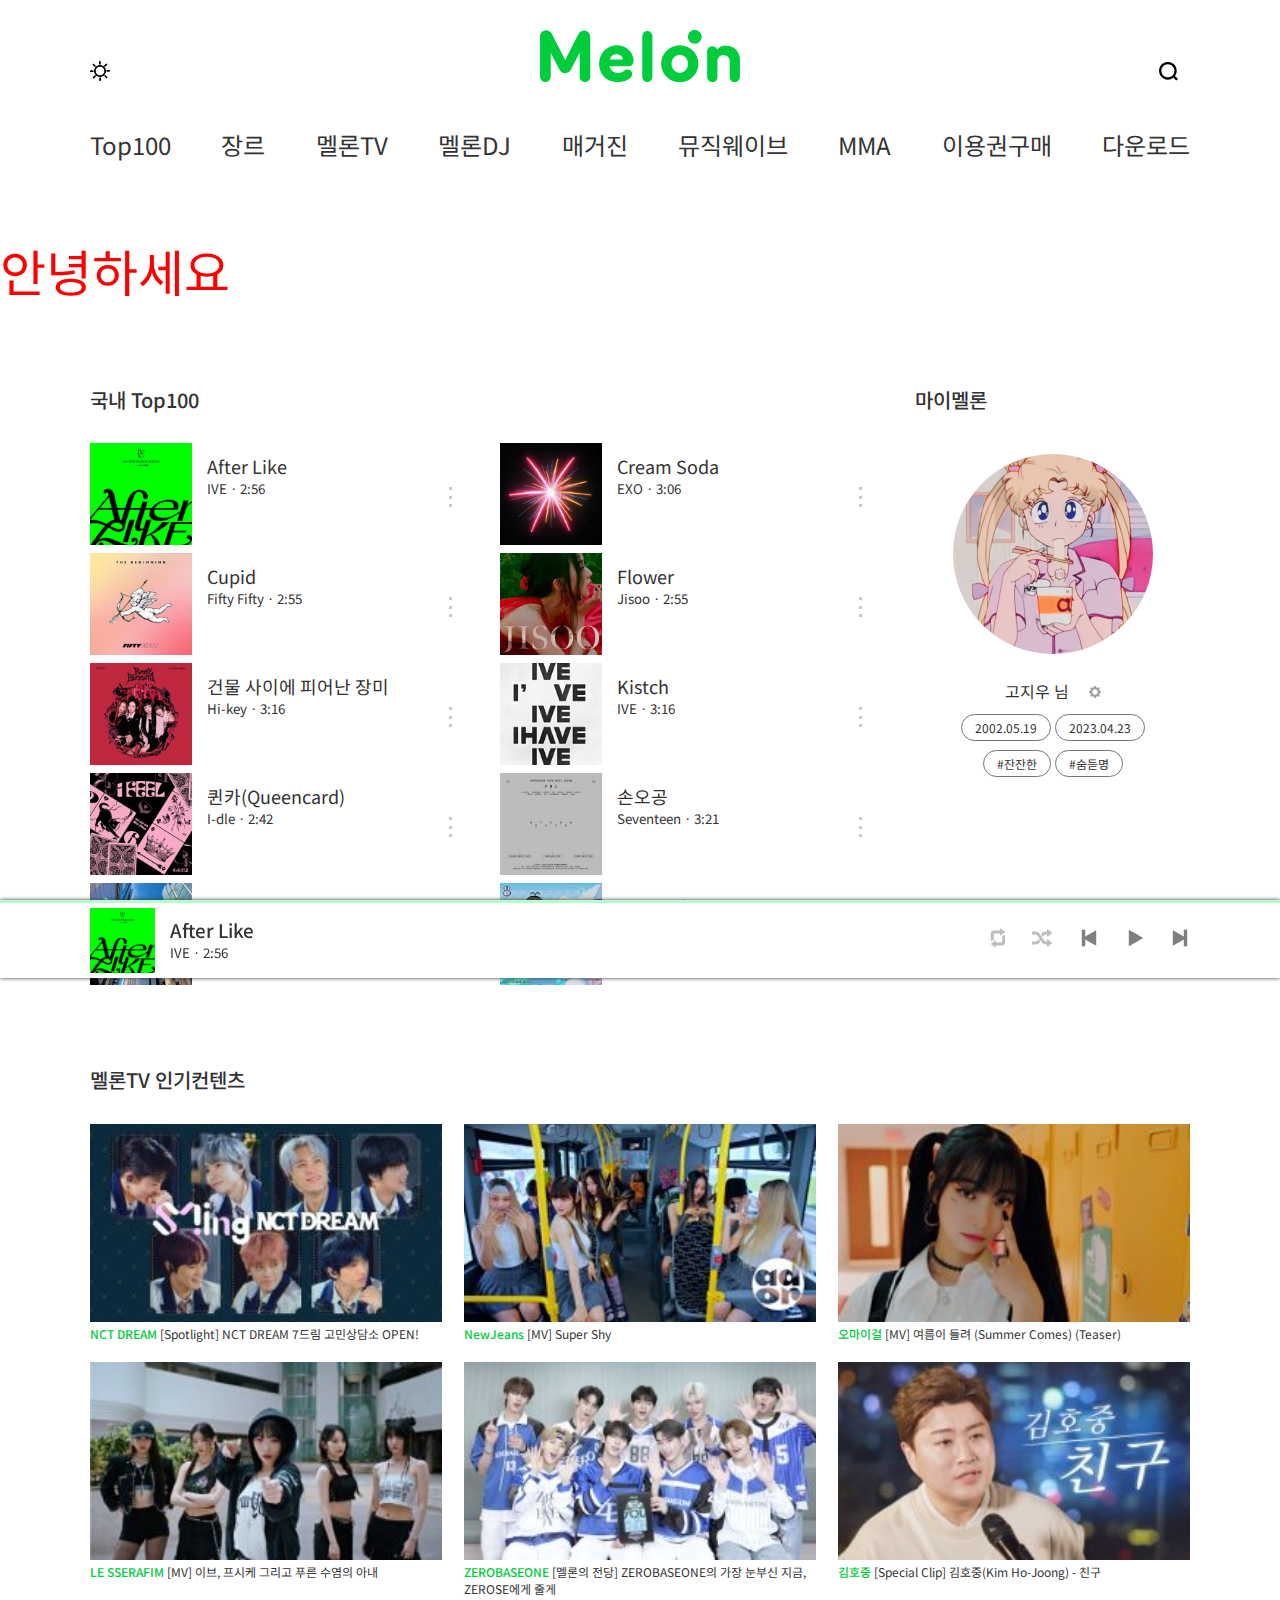
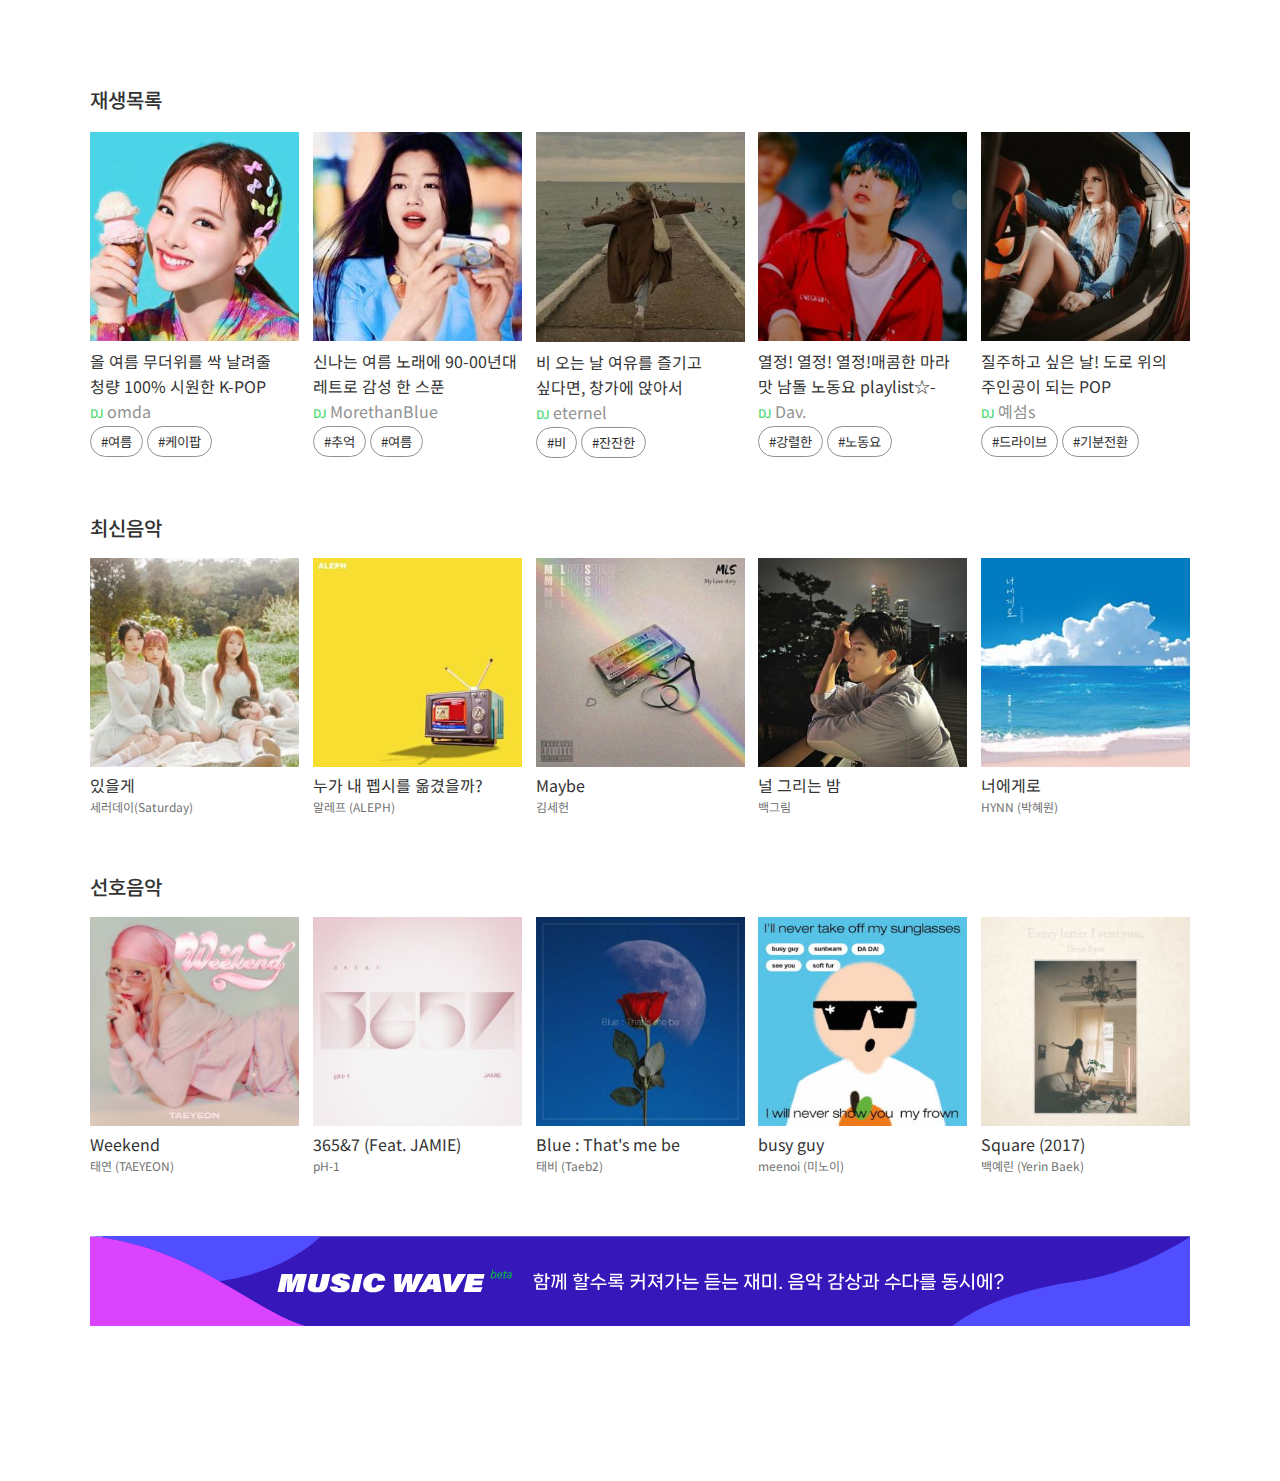
==== commit e2e689b4: "230803-1" ====
--- a/index.html
+++ b/index.html
@@ -14,6 +14,7 @@
     <script src="https://ajax.googleapis.com/ajax/libs/jquery/3.6.0/jquery.min.js"></script>
 
     <script src="css/js.js"></script>
+    <script src="css/lyrics/afterlike.js"></script>
 
 </head>
 
@@ -160,7 +161,7 @@
                     <div><img src="img/profile.jpg" alt=""></div>
                     <p class="name">고지우 님 &nbsp;&nbsp;&nbsp;&nbsp;<img src="img/button/grayset.svg" alt="setting"><br>
                         <span>2002.05.19</span> <span>2023.04.23</span><br>
-                        <span>#R&B</span> <span>#잔잔한</span> <span>#숨듣명</span>
+                        <span>#잔잔한</span> <span>#숨듣명</span>
                     </p>
                 </div>
             </div>
@@ -289,21 +290,24 @@
             <div class="player_length_playing"></div>
             <div class="player">
                 <div class="content">
-                    <div id="info">
-                        <img id = cover src="img/album/afterlike.jpg" 
-                            song="After Like" singer="IVE" length="176000" min="2" sec="56">
-                        <div style="margin-left: 15px;">
-                            <p id="title">After Like</p>
-                            <p id="singer">IVE · 2:56</p>
-                        </div>
-                    </div>
-                    <div class="controler">
-                        <img src="img/player/repeat.svg" alt="repeat">
-                        <img src="img/player/shuffle.svg" alt="shuffle">
-                        <img src="img/player/before.svg" alt="before">
-                        <img src="img/player/play.svg" alt="play">
-                        <img src="img/player/after.svg" alt="after">
-                    </div>
+                    <div class="total">
+                        <div id="info">
+                            <img id = cover src="img/album/afterlike.jpg" 
+                                song="After Like" singer="IVE" length="176000" min="2" sec="56">
+                            <div class="infoo">
+                                <p id="title">After Like</p>
+                                <p id="singer">IVE · 2:56</p>
+                            </div>
+                        </div>
+                        <div class="controler">
+                            <img src="img/player/repeat.svg" alt="repeat">
+                            <img src="img/player/shuffle.svg" alt="shuffle">
+                            <img src="img/player/before.svg" alt="before">
+                            <img src="img/player/play.svg" alt="play">
+                            <img src="img/player/after.svg" alt="after">
+                        </div>
+                    </div>
+                    <div id="lyrics"></div>
                 </div>
             </div>
         </div>
--- a/css/main.css
+++ b/css/main.css
@@ -8,6 +8,14 @@
     width: 100%;
 }
 
+/* 컨텐츠 사이즈 */
+
+.content {
+    width: 1100px;
+    height: auto;
+    margin: 0 auto;
+    position: relative;
+}
 
 /* 카테고리 제목 */
 
@@ -117,14 +125,7 @@
 }
 
 
-/* 컨텐츠 사이즈 */
-
-.content {
-    width: 1100px;
-    height: auto;
-    margin: 0 auto;
-    position: relative;
-}
+
 
 
 /* 헤더 */
@@ -426,9 +427,13 @@
 
 /* 플레이어 */
 
-.player .content {
-    display: flex;
-    justify-content: space-between;
+
+
+.total {
+    display: flex;
+    flex-flow: row nowrap;
+    justify-content: space-between;
+    align-items: center;
 }
 
 .playing {
@@ -438,7 +443,7 @@
     position: fixed;
     bottom: -78px;
     background-color: white;
-    transition:0.3s;
+    transition: 0.3s;
 }
 
 .player_length {
@@ -454,30 +459,43 @@
     height: 3px;
     background-color: #00CD3C;
     position: fixed;
-    bottom: 75; 
+    bottom: 75;
 }
 
 .player {
-padding: 7px 0 5.5px 0;
+    padding: 8px 0 2px 0;
+    display: flex;
+    justify-content: center;
+}
+
+.detail {
+    height: 100%
+}
+
+.player img.fold {
+    width: 200px;
+    height: 200px;
+    border-radius: 200px;
+}
+
+.player .column {
+    flex-flow: column nowrap;
+    text-align: center;
+    margin: 0;
+    justify-content: flex-start;
 }
 
 .player #info {
     display: flex;
-    flex-flow: row nowrap;
-}
-
-.player .content {
-    display: flex;
-    flex-flow: row nowrap;
-    align-items: center;
-}
+    transition: 0.3s;
+}
+
 
 .player img {
     width: 65px;
     height: 65px;
 }
 
-.controler {margin-top: 3px;}
 
 .controler img {
     width: 20px;
@@ -502,6 +520,14 @@
     opacity: 1;
 }
 
+#lyrics {
+    margin-top:30px;
+    height: 550px;
+    overflow: scroll;
+    display:none;
+    text-align: center;
+}
+
 
 
 
@@ -509,10 +535,12 @@
     font-size: 14pt;
     font-weight: 500;
     margin-top: 8px;
+    margin-left:15px;
 }
 
 #singer {
     font-size: 10pt;
+    margin-left:15px;
 }
 
 
@@ -524,10 +552,7 @@
         scale: 0.8;
     }
 
-    #btn2 input {
-        width: 230px;
-
-    }
+    #btn2 input {width: 230px;}
 }
 
 /* 중간 사이즈 화면 */
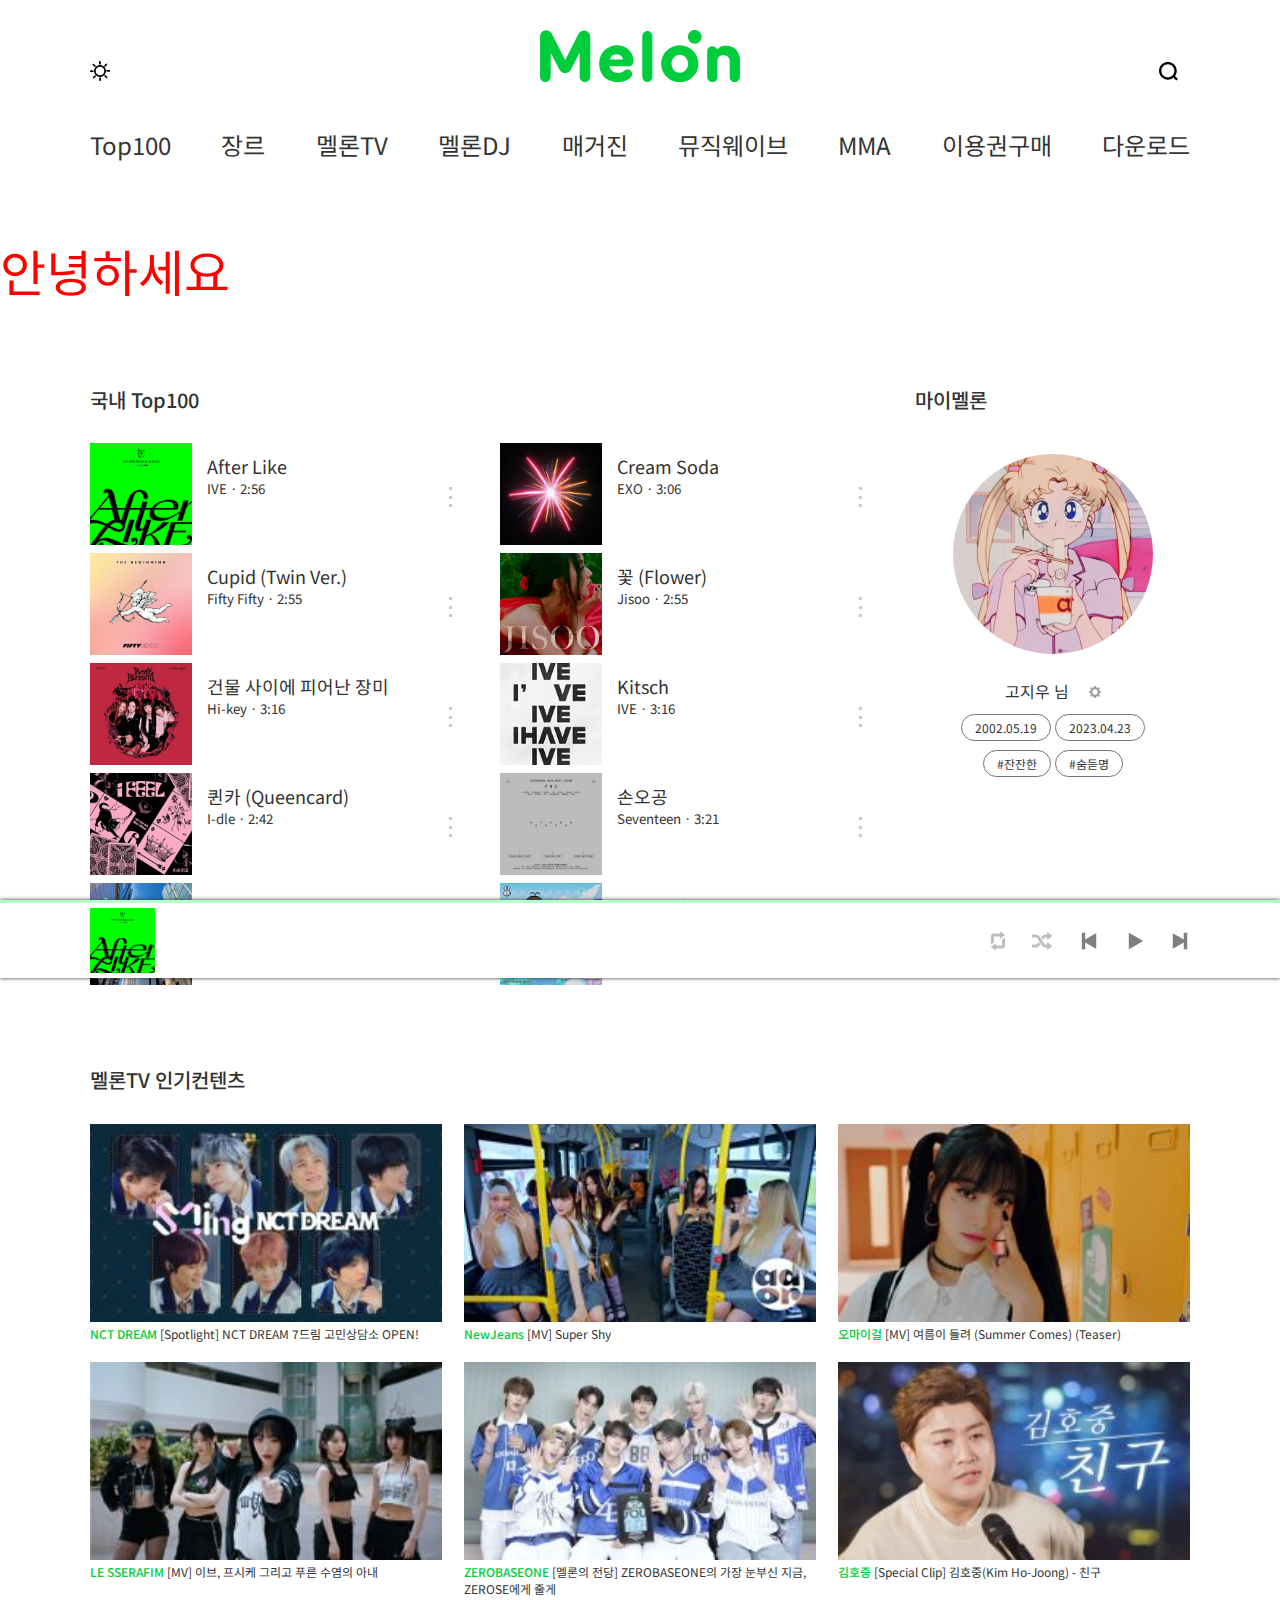
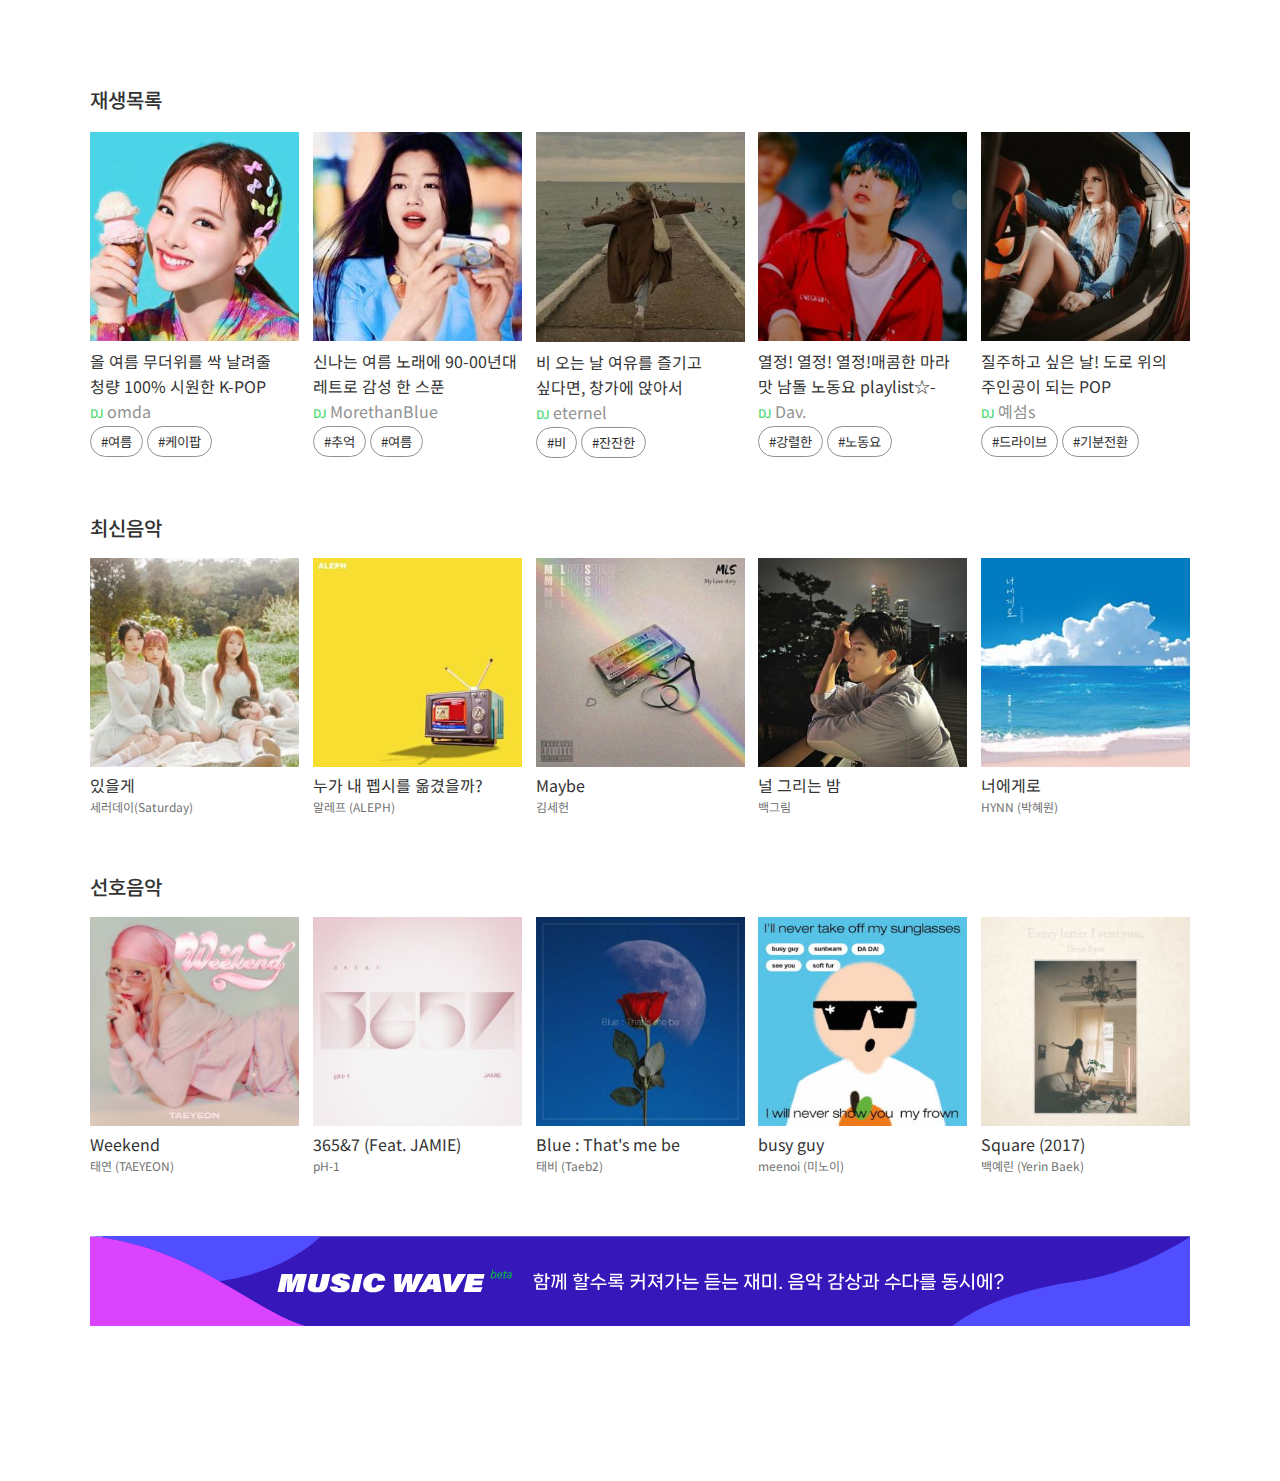
==== commit 7d83ac4b: "20230807-1" ====
--- a/index.html
+++ b/index.html
@@ -13,8 +13,17 @@
 
     <script src="https://ajax.googleapis.com/ajax/libs/jquery/3.6.0/jquery.min.js"></script>
 
-    <script src="css/js.js"></script>
-    <script src="css/lyrics/afterlike.js"></script>
+    <script src="js/js.js"></script>
+    <script src="js/lyrics/afterlike.js"></script>
+    <script src="js/lyrics/creamsoda.js"></script>
+    <script src="js/lyrics/cupid.js"></script>
+    <script src="js/lyrics/flower.js"></script>
+    <script src="js/lyrics/roseblossom.js"></script>
+    <script src="js/lyrics/kitsch.js"></script>
+    <script src="js/lyrics/queencard.js"></script>
+    <script src="js/lyrics/sonogong.js"></script>
+    <script src="js/lyrics/spicy.js"></script>
+    <script src="js/lyrics/supershy.js"></script>
 
 </head>
 
@@ -59,7 +68,7 @@
                         <div>
                             <img src="img/album/afterlike.jpg" 
                             song="After Like" singer="IVE" length="176000" min="2" sec="56">
-                            <img src="img/play.svg" title="hover">
+                            <img src="img/play.svg" title="hover" class="play">
                             <p class="information"></p>
                         </div>
                         <button>⋮</button>
@@ -69,27 +78,27 @@
                         <div>
                             <img src="img/album/creamsoda.jpg"
                             song="Cream Soda" singer="EXO" length="186000" min="3" sec="06">
-                            <img src="img/play.svg" title="hover">
-                            <p class="information"></p>
-                        </div>
-                        <button>⋮</button>
-                    </div>
-
-                    <div class="chart">
-                        <div>
-                            <img src="img/album/cupid.jpg" song="Cupid" singer="Fifty Fifty"
+                            <img src="img/play.svg" title="hover" class="play">
+                            <p class="information"></p>
+                        </div>
+                        <button>⋮</button>
+                    </div>
+
+                    <div class="chart">
+                        <div>
+                            <img src="img/album/cupid.jpg" song="Cupid (Twin Ver.)" singer="Fifty Fifty"
                             length="175000" min="2" sec="55">
-                            <img src="img/play.svg" title="hover">
-                            <p class="information"></p>
-                        </div>
-                        <button>⋮</button>
-                    </div>
-
-                    <div class="chart">
-                        <div>
-                            <img src="img/album/flower.jpg" song="Flower" singer="Jisoo"
+                            <img src="img/play.svg" title="hover" class="play">
+                            <p class="information"></p>
+                        </div>
+                        <button>⋮</button>
+                    </div>
+
+                    <div class="chart">
+                        <div>
+                            <img src="img/album/flower.jpg" song="꽃 (Flower)" singer="Jisoo"
                             length="175000" min="2" sec="55">
-                            <img src="img/play.svg" title="hover">
+                            <img src="img/play.svg" title="hover" class="play">
                             <p class="information"></p>
                         </div>
                         <button>⋮</button>
@@ -99,27 +108,27 @@
                         <div>
                             <img src="img/album/hikey.jpg" song="건물 사이에 피어난 장미" singer="Hi-key"
                             length="196000" min="3" sec="16">
-                            <img src="img/play.svg" title="hover">
-                            <p class="information"></p>
-                        </div>
-                        <button>⋮</button>
-                    </div>
-
-                    <div class="chart">
-                        <div>
-                            <img src="img/album/kitch.jpg" song="Kistch" singer="IVE"
+                            <img src="img/play.svg" title="hover" class="play">
+                            <p class="information"></p>
+                        </div>
+                        <button>⋮</button>
+                    </div>
+
+                    <div class="chart">
+                        <div>
+                            <img src="img/album/kitch.jpg" song="Kitsch" singer="IVE"
                             length="196000" min="3" sec="16">
-                            <img src="img/play.svg" title="hover">
-                            <p class="information"></p>
-                        </div>
-                        <button>⋮</button>
-                    </div>
-
-                    <div class="chart">
-                        <div>
-                            <img src="img/album/queencard.jpg" song="퀸카(Queencard)" singer="I-dle"
+                            <img src="img/play.svg" title="hover" class="play">
+                            <p class="information"></p>
+                        </div>
+                        <button>⋮</button>
+                    </div>
+
+                    <div class="chart">
+                        <div>
+                            <img src="img/album/queencard.jpg" song="퀸카 (Queencard)" singer="I-dle"
                             length="162000" min="2" sec="42">
-                            <img src="img/play.svg" title="hover">
+                            <img src="img/play.svg" title="hover" class="play">
                             <p class="information"></p>
                         </div>
                         <button>⋮</button>
@@ -129,7 +138,7 @@
                         <div>
                             <img src="img/album/sonogong.jpg" song="손오공" singer="Seventeen"
                             length="201000" min="3" sec="21">
-                            <img src="img/play.svg" title="hover">
+                            <img src="img/play.svg" title="hover" class="play">
                             <p class="information"></p>
                         </div>
                         <button>⋮</button>
@@ -139,7 +148,7 @@
                         <div>
                             <img src="img/album/spicy.jpg" song="Spicy" singer="Aespa"
                             length="198000" min="3" sec="18">
-                            <img src="img/play.svg" title="hover">
+                            <img src="img/play.svg" title="hover" class="play">
                             <p class="information"></p>
                         </div>
                         <button>⋮</button>
@@ -149,7 +158,7 @@
                         <div>
                             <img src="img/album/supershy.jpg" song="Super Shy" singer="NewJeans"
                             length="155000" min="2" sec="35">
-                            <img src="img/play.svg" title="hover">
+                            <img src="img/play.svg" title="hover" class="play">
                             <p class="information"></p>
                         </div>
                         <button>⋮</button>
@@ -295,8 +304,8 @@
                             <img id = cover src="img/album/afterlike.jpg" 
                                 song="After Like" singer="IVE" length="176000" min="2" sec="56">
                             <div class="infoo">
-                                <p id="title">After Like</p>
-                                <p id="singer">IVE · 2:56</p>
+                                <p id="title"></p>
+                                <p id="singer"></p>
                             </div>
                         </div>
                         <div class="controler">
@@ -307,7 +316,7 @@
                             <img src="img/player/after.svg" alt="after">
                         </div>
                     </div>
-                    <div id="lyrics"></div>
+                    <p id="lyrics"></p>
                 </div>
             </div>
         </div>
--- a/css/main.css
+++ b/css/main.css
@@ -469,7 +469,7 @@
 }
 
 .detail {
-    height: 100%
+    height: 100%;
 }
 
 .player img.fold {
@@ -496,6 +496,9 @@
     height: 65px;
 }
 
+.controler {
+    height: 20px;
+}
 
 .controler img {
     width: 20px;
@@ -521,11 +524,11 @@
 }
 
 #lyrics {
-    margin-top:30px;
+    margin-top: 30px;
     height: 550px;
     overflow: scroll;
-    display:none;
     text-align: center;
+    transition: 1s;
 }
 
 
@@ -535,13 +538,14 @@
     font-size: 14pt;
     font-weight: 500;
     margin-top: 8px;
-    margin-left:15px;
+    margin-left: 15px;
 }
 
 #singer {
     font-size: 10pt;
-    margin-left:15px;
-}
+    margin-left: 15px;
+}
+
 
 
 /* 꽉 찬 화면 */
@@ -552,7 +556,9 @@
         scale: 0.8;
     }
 
-    #btn2 input {width: 230px;}
+    #btn2 input {
+        width: 230px;
+    }
 }
 
 /* 중간 사이즈 화면 */
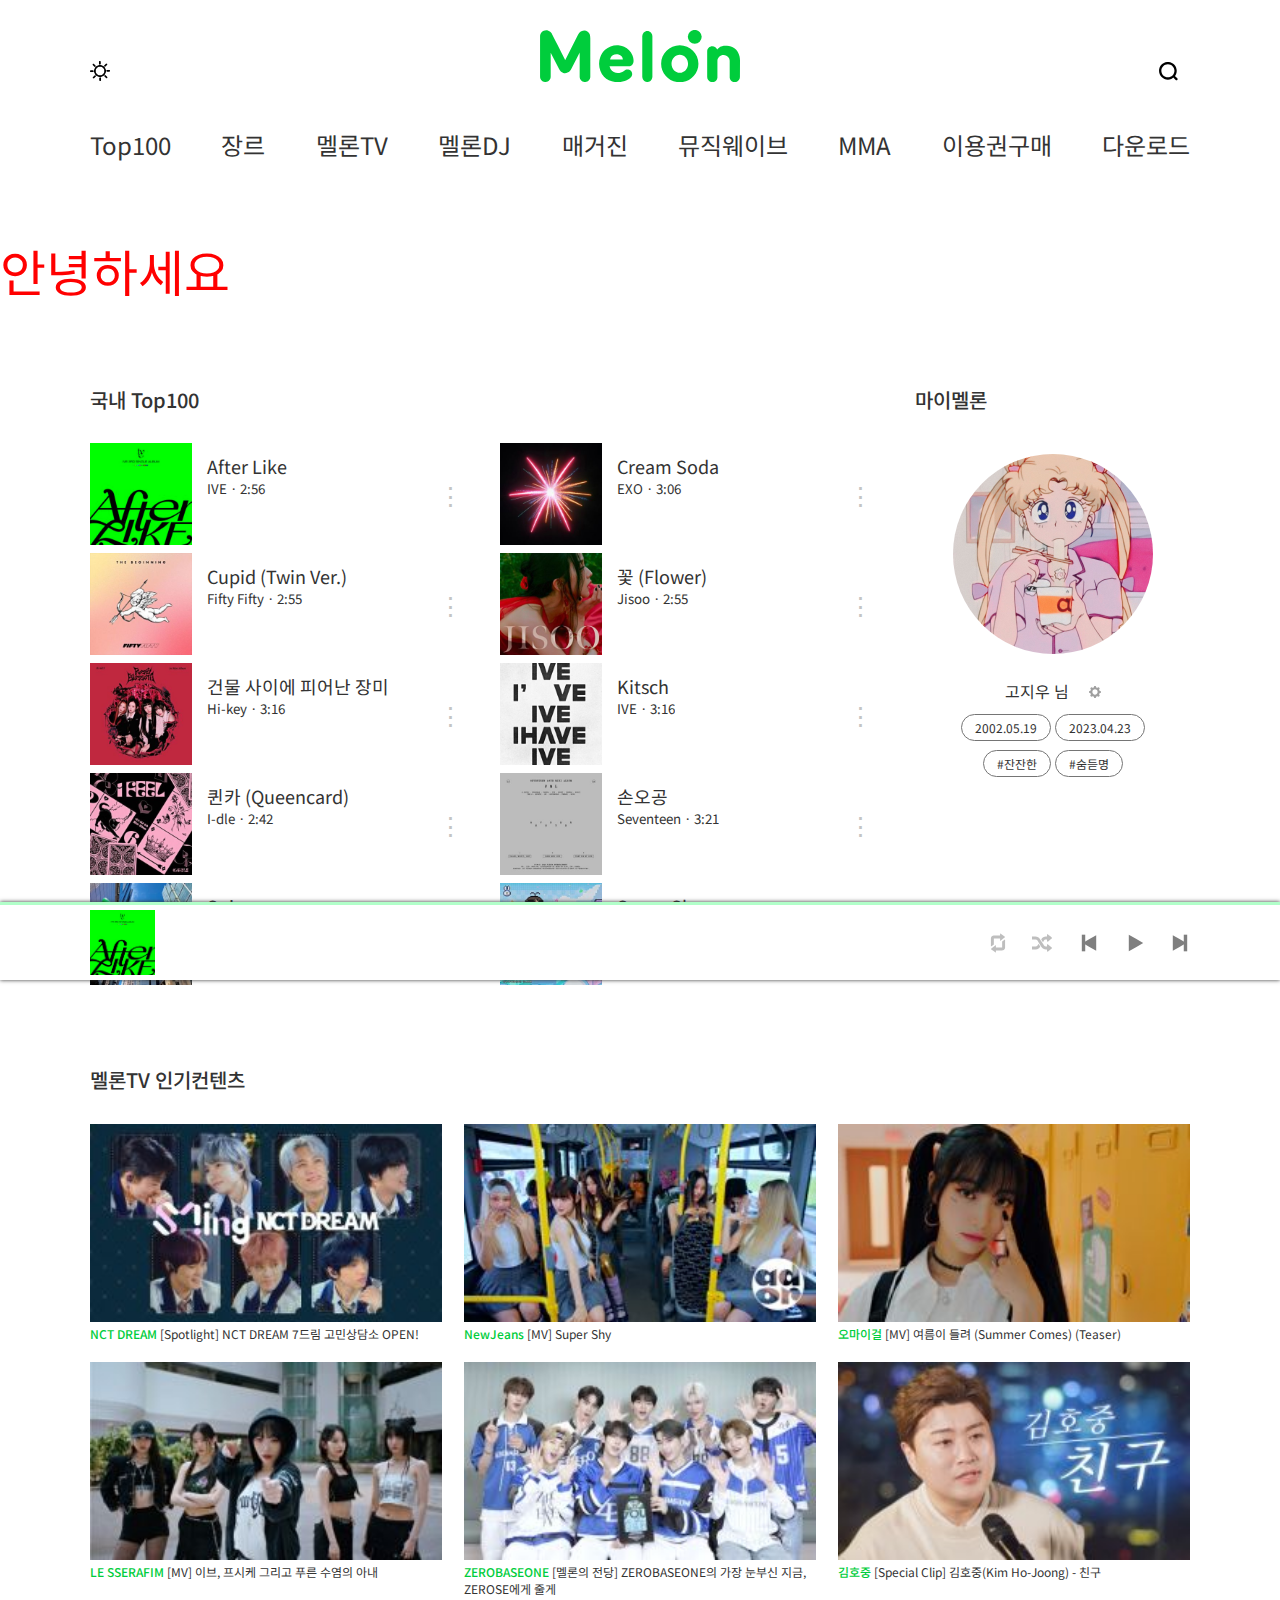
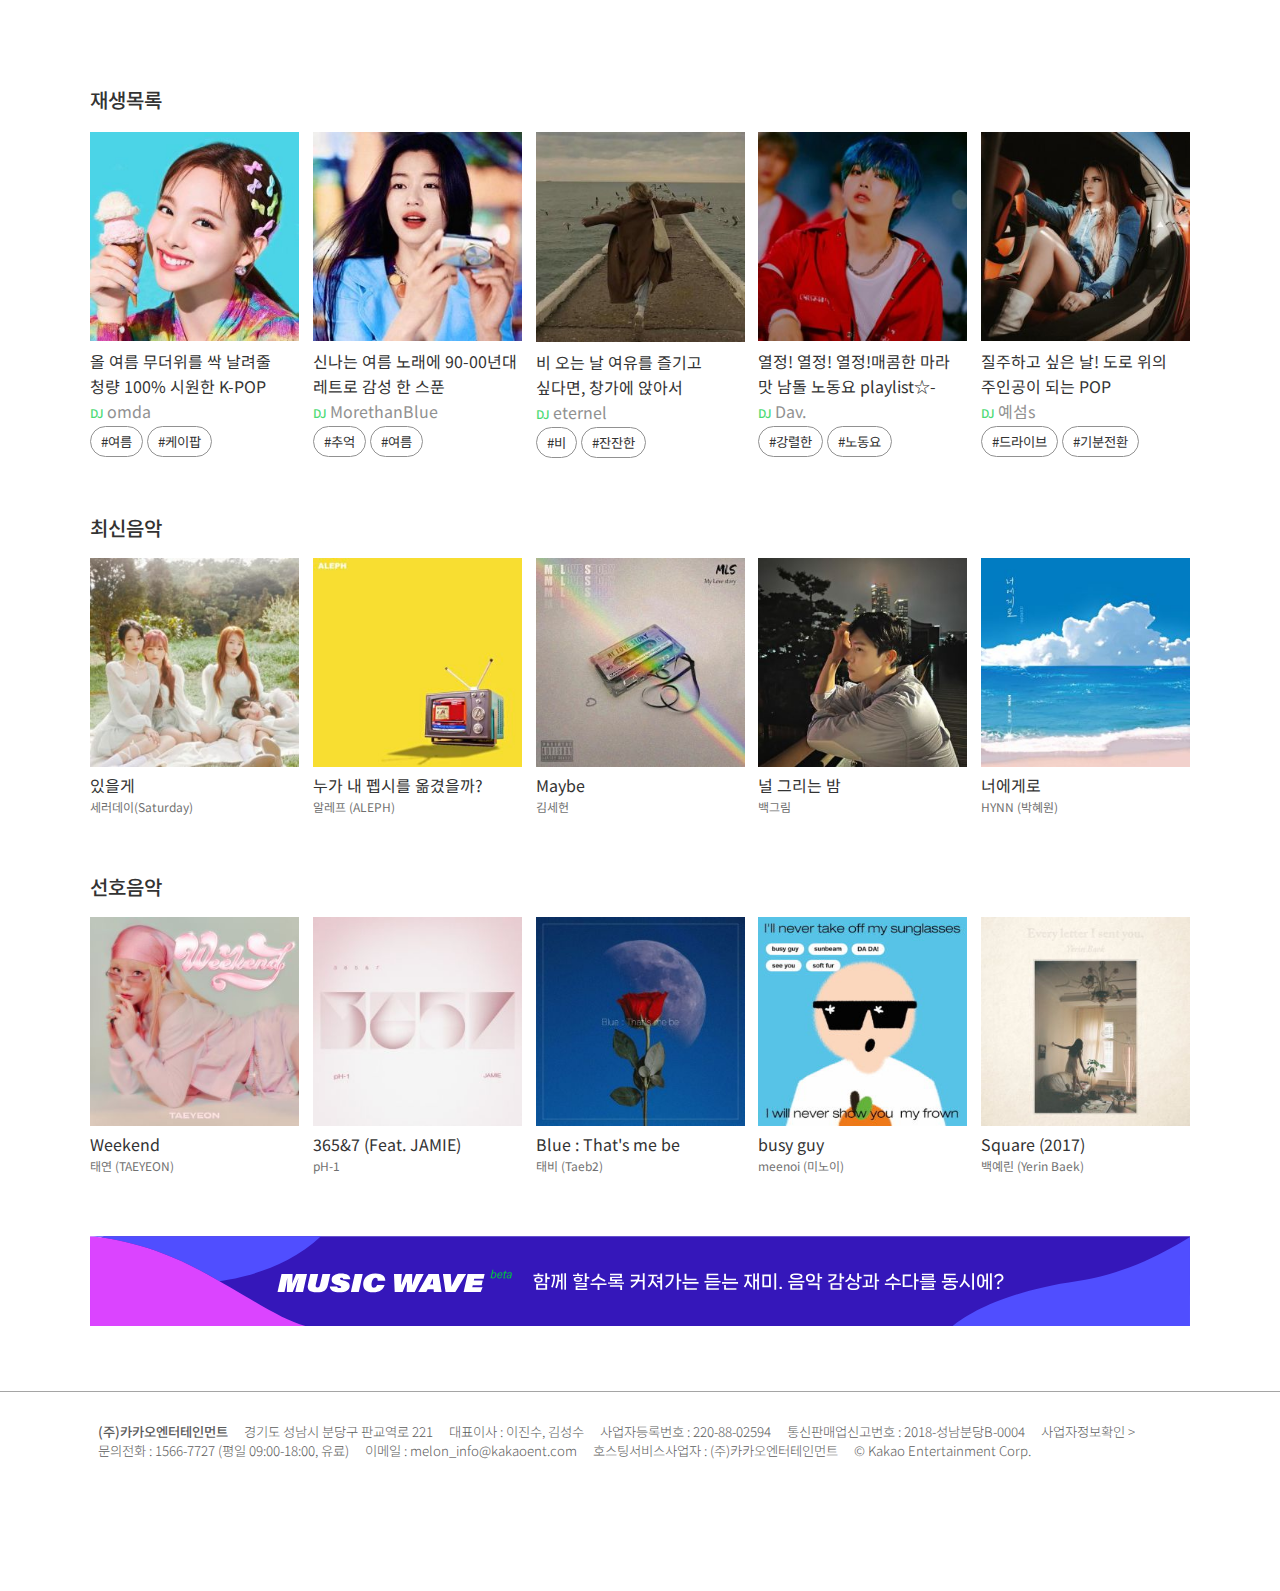
==== commit a637d5a9: "230807-2" ====
--- a/index.html
+++ b/index.html
@@ -66,102 +66,180 @@
                     <p class="bfore">국내 Top100</p>
                     <div class="chart">
                         <div>
-                            <img src="img/album/afterlike.jpg" 
-                            song="After Like" singer="IVE" length="176000" min="2" sec="56">
-                            <img src="img/play.svg" title="hover" class="play">
-                            <p class="information"></p>
-                        </div>
-                        <button>⋮</button>
-                    </div>
-
-                    <div class="chart">
-                        <div>
-                            <img src="img/album/creamsoda.jpg"
-                            song="Cream Soda" singer="EXO" length="186000" min="3" sec="06">
-                            <img src="img/play.svg" title="hover" class="play">
-                            <p class="information"></p>
-                        </div>
-                        <button>⋮</button>
-                    </div>
-
-                    <div class="chart">
-                        <div>
-                            <img src="img/album/cupid.jpg" song="Cupid (Twin Ver.)" singer="Fifty Fifty"
-                            length="175000" min="2" sec="55">
-                            <img src="img/play.svg" title="hover" class="play">
-                            <p class="information"></p>
-                        </div>
-                        <button>⋮</button>
-                    </div>
-
-                    <div class="chart">
-                        <div>
-                            <img src="img/album/flower.jpg" song="꽃 (Flower)" singer="Jisoo"
-                            length="175000" min="2" sec="55">
-                            <img src="img/play.svg" title="hover" class="play">
-                            <p class="information"></p>
-                        </div>
-                        <button>⋮</button>
-                    </div>
-
-                    <div class="chart">
-                        <div>
-                            <img src="img/album/hikey.jpg" song="건물 사이에 피어난 장미" singer="Hi-key"
-                            length="196000" min="3" sec="16">
-                            <img src="img/play.svg" title="hover" class="play">
-                            <p class="information"></p>
-                        </div>
-                        <button>⋮</button>
-                    </div>
-
-                    <div class="chart">
-                        <div>
-                            <img src="img/album/kitch.jpg" song="Kitsch" singer="IVE"
-                            length="196000" min="3" sec="16">
-                            <img src="img/play.svg" title="hover" class="play">
-                            <p class="information"></p>
-                        </div>
-                        <button>⋮</button>
-                    </div>
-
-                    <div class="chart">
-                        <div>
-                            <img src="img/album/queencard.jpg" song="퀸카 (Queencard)" singer="I-dle"
-                            length="162000" min="2" sec="42">
-                            <img src="img/play.svg" title="hover" class="play">
-                            <p class="information"></p>
-                        </div>
-                        <button>⋮</button>
-                    </div>
-
-                    <div class="chart">
-                        <div>
-                            <img src="img/album/sonogong.jpg" song="손오공" singer="Seventeen"
-                            length="201000" min="3" sec="21">
-                            <img src="img/play.svg" title="hover" class="play">
-                            <p class="information"></p>
-                        </div>
-                        <button>⋮</button>
-                    </div>
-
-                    <div class="chart">
-                        <div>
-                            <img src="img/album/spicy.jpg" song="Spicy" singer="Aespa"
-                            length="198000" min="3" sec="18">
-                            <img src="img/play.svg" title="hover" class="play">
-                            <p class="information"></p>
-                        </div>
-                        <button>⋮</button>
-                    </div>
-
-                    <div class="chart">
-                        <div>
-                            <img src="img/album/supershy.jpg" song="Super Shy" singer="NewJeans"
-                            length="155000" min="2" sec="35">
-                            <img src="img/play.svg" title="hover" class="play">
-                            <p class="information"></p>
-                        </div>
-                        <button>⋮</button>
+                            <img src="img/album/afterlike.jpg" song="After Like" singer="IVE" length="176000" min="2"
+                                sec="56" color="54,255,19,0.2">
+                            <img src="img/play.svg" title="hover" class="play">
+                            <p class="information"></p>
+                        </div>
+                        <ul>
+                            <li><button>⋮</button>
+                                <ul class="set">
+                                    <li>a</li>
+                                    <li>b</li>
+                                    <li>c</li>
+                                </ul>
+                            </li>
+                        </ul>
+                    </div>
+
+                    <div class="chart">
+                        <div>
+                            <img src="img/album/creamsoda.jpg" song="Cream Soda" singer="EXO" length="186000" min="3"
+                                sec="06" color="241,148,205,0.2">
+                            <img src="img/play.svg" title="hover" class="play">
+                            <p class="information"></p>
+                        </div>
+                        <ul>
+                            <li><button>⋮</button>
+                                <ul class="set">
+                                    <li>a</li>
+                                    <li>b</li>
+                                    <li>c</li>
+                                </ul>
+                            </li>
+                        </ul>
+                    </div>
+
+                    <div class="chart">
+                        <div>
+                            <img src="img/album/cupid.jpg" song="Cupid (Twin Ver.)" singer="Fifty Fifty" length="175000"
+                                min="2" sec="55">
+                            <img src="img/play.svg" title="hover" class="play">
+                            <p class="information"></p>
+                        </div>
+                        <ul>
+                            <li><button>⋮</button>
+                                <ul class="set">
+                                    <li>a</li>
+                                    <li>b</li>
+                                    <li>c</li>
+                                </ul>
+                            </li>
+                        </ul>
+                    </div>
+
+                    <div class="chart">
+                        <div>
+                            <img src="img/album/flower.jpg" song="꽃 (Flower)" singer="Jisoo" length="175000" min="2"
+                                sec="55">
+                            <img src="img/play.svg" title="hover" class="play">
+                            <p class="information"></p>
+                        </div>
+                        <ul>
+                            <li><button>⋮</button>
+                                <ul class="set">
+                                    <li>a</li>
+                                    <li>b</li>
+                                    <li>c</li>
+                                </ul>
+                            </li>
+                        </ul>
+                    </div>
+
+                    <div class="chart">
+                        <div>
+                            <img src="img/album/hikey.jpg" song="건물 사이에 피어난 장미" singer="Hi-key" length="196000" min="3"
+                                sec="16">
+                            <img src="img/play.svg" title="hover" class="play">
+                            <p class="information"></p>
+                        </div>
+                        <ul>
+                            <li><button>⋮</button>
+                                <ul class="set">
+                                    <li>a</li>
+                                    <li>b</li>
+                                    <li>c</li>
+                                </ul>
+                            </li>
+                        </ul>
+                    </div>
+
+                    <div class="chart">
+                        <div>
+                            <img src="img/album/kitch.jpg" song="Kitsch" singer="IVE" length="196000" min="3" sec="16">
+                            <img src="img/play.svg" title="hover" class="play">
+                            <p class="information"></p>
+                        </div>
+                        <ul>
+                            <li><button>⋮</button>
+                                <ul class="set">
+                                    <li>a</li>
+                                    <li>b</li>
+                                    <li>c</li>
+                                </ul>
+                            </li>
+                        </ul>
+                    </div>
+
+                    <div class="chart">
+                        <div>
+                            <img src="img/album/queencard.jpg" song="퀸카 (Queencard)" singer="I-dle" length="162000"
+                                min="2" sec="42">
+                            <img src="img/play.svg" title="hover" class="play">
+                            <p class="information"></p>
+                        </div>
+                        <ul>
+                            <li><button>⋮</button>
+                                <ul class="set">
+                                    <li>a</li>
+                                    <li>b</li>
+                                    <li>c</li>
+                                </ul>
+                            </li>
+                        </ul>
+                    </div>
+
+                    <div class="chart">
+                        <div>
+                            <img src="img/album/sonogong.jpg" song="손오공" singer="Seventeen" length="201000" min="3"
+                                sec="21">
+                            <img src="img/play.svg" title="hover" class="play">
+                            <p class="information"></p>
+                        </div>
+                        <ul>
+                            <li><button>⋮</button>
+                                <ul class="set">
+                                    <li>a</li>
+                                    <li>b</li>
+                                    <li>c</li>
+                                </ul>
+                            </li>
+                        </ul>
+                    </div>
+
+                    <div class="chart">
+                        <div>
+                            <img src="img/album/spicy.jpg" song="Spicy" singer="Aespa" length="198000" min="3" sec="18">
+                            <img src="img/play.svg" title="hover" class="play">
+                            <p class="information"></p>
+                        </div>
+                        <ul>
+                            <li><button>⋮</button>
+                                <ul class="set">
+                                    <li>a</li>
+                                    <li>b</li>
+                                    <li>c</li>
+                                </ul>
+                            </li>
+                        </ul>
+                    </div>
+
+                    <div class="chart">
+                        <div>
+                            <img src="img/album/supershy.jpg" song="Super Shy" singer="NewJeans" length="155000" min="2"
+                                sec="35">
+                            <img src="img/play.svg" title="hover" class="play">
+                            <p class="information"></p>
+                        </div>
+                        <ul>
+                            <li><button>⋮</button>
+                                <ul class="set">
+                                    <li>a</li>
+                                    <li>b</li>
+                                    <li>c</li>
+                                </ul>
+                            </li>
+                        </ul>
                     </div>
 
                 </div>
@@ -294,6 +372,24 @@
             <div class="content"><img src="img/musicwave/muwa.svg" alt=""></div>
         </div>
 
+        <footer>
+            <div class="content">
+                <div id="footer">
+                    <p>(주)카카오엔터테인먼트</p>
+                    <p>경기도 성남시 분당구 판교역로 221</p>
+                    <p>대표이사 : 이진수, 김성수</p>
+                    <p>사업자등록번호 : 220-88-02594</p>
+                    <p>통신판매업신고번호 : 2018-성남분당B-0004</p>
+                    <p><a href="https://www.ftc.go.kr/bizCommPop.do?wrkr_no=2208802594">사업자정보확인 ></a></p>
+                    <p>문의전화 : 1566-7727 (평일 09:00-18:00, 유료)</p>
+                    <p>이메일 : melon_info@kakaoent.com</p>
+                    <p>호스팅서비스사업자 : (주)카카오엔터테인먼트</p>
+                    <p>© Kakao Entertainment Corp.</p>
+                </div>
+            </div>
+        </footer>
+
+        <div class="playing1"></div>
         <div class="playing">
             <div class="player_length"></div>
             <div class="player_length_playing"></div>
@@ -301,8 +397,8 @@
                 <div class="content">
                     <div class="total">
                         <div id="info">
-                            <img id = cover src="img/album/afterlike.jpg" 
-                                song="After Like" singer="IVE" length="176000" min="2" sec="56">
+                            <img id=cover src="img/album/afterlike.jpg" song="After Like" singer="IVE" length="176000"
+                                min="2" sec="56">
                             <div class="infoo">
                                 <p id="title"></p>
                                 <p id="singer"></p>
--- a/css/main.css
+++ b/css/main.css
@@ -218,18 +218,31 @@
 }
 
 
-div.ChartIn div button {
+div.ChartIn button {
     font-size: 25px;
     background-color: rgba(0, 0, 0, 0);
     border: none;
     margin-right: 20px;
     cursor: pointer;
-    color: #c4c4c4
-}
-
-div.ChartIn div button:hover {
+    color: #c4c4c4;
+    height:100%;
+}
+
+div.ChartIn button:hover {
     color: #757575
 }
+
+.ChartIn .set {
+    display:none;
+}
+
+.chart > ul > li > ul {
+    width:50px; height:100px;
+    position:absolute;
+    top:-50px; right:30px;
+    background-color: #00CD3C;
+}
+.chart > ul > li {width:100%; height:100%}
 
 
 .ChartIn div div p {
@@ -418,15 +431,16 @@
 #wrap4 {
     width: 100%;
     overflow: hidden;
-    margin-bottom: 150px;
+    margin-bottom: 60px;
+    
 }
 
 #wrap4 img {
     width: 100%;
 }
 
+
 /* 플레이어 */
-
 
 
 .total {
@@ -441,9 +455,17 @@
     height: 78px;
     box-shadow: 0 0 4px;
     position: fixed;
-    bottom: -78px;
+    bottom: -80px;
     background-color: white;
     transition: 0.3s;
+}
+
+.playing1 {
+    width: 100%;
+    height: 78px;
+    position: fixed;
+    bottom: -80px;
+    background-color: white;
 }
 
 .player_length {
@@ -466,6 +488,8 @@
     padding: 8px 0 2px 0;
     display: flex;
     justify-content: center;
+    overflow:hidden;
+    height:78px;
 }
 
 .detail {
@@ -533,7 +557,6 @@
 
 
 
-
 #title {
     font-size: 14pt;
     font-weight: 500;
@@ -546,6 +569,20 @@
     margin-left: 15px;
 }
 
+
+/* 푸터 */
+footer {height: 200px; border-top: 1px solid #a5a5a5; padding-top: 30px;}
+
+footer .content {display:flex; align-items: flex-start;}
+
+#footer {
+    display:flex; flex-flow: row wrap;
+    
+}
+
+footer p {margin:0 8px; opacity:0.8; font-size: 10pt; font-weight: 300; cursor: default;}
+footer p:first-of-type {font-weight: 500;}
+footer p:hover {opacity:1;}
 
 
 /* 꽉 찬 화면 */
@@ -716,6 +753,7 @@
         display: none;
     }
 
+    footer p {font-size: 5pt; font-weight: 400;}
 
 
 }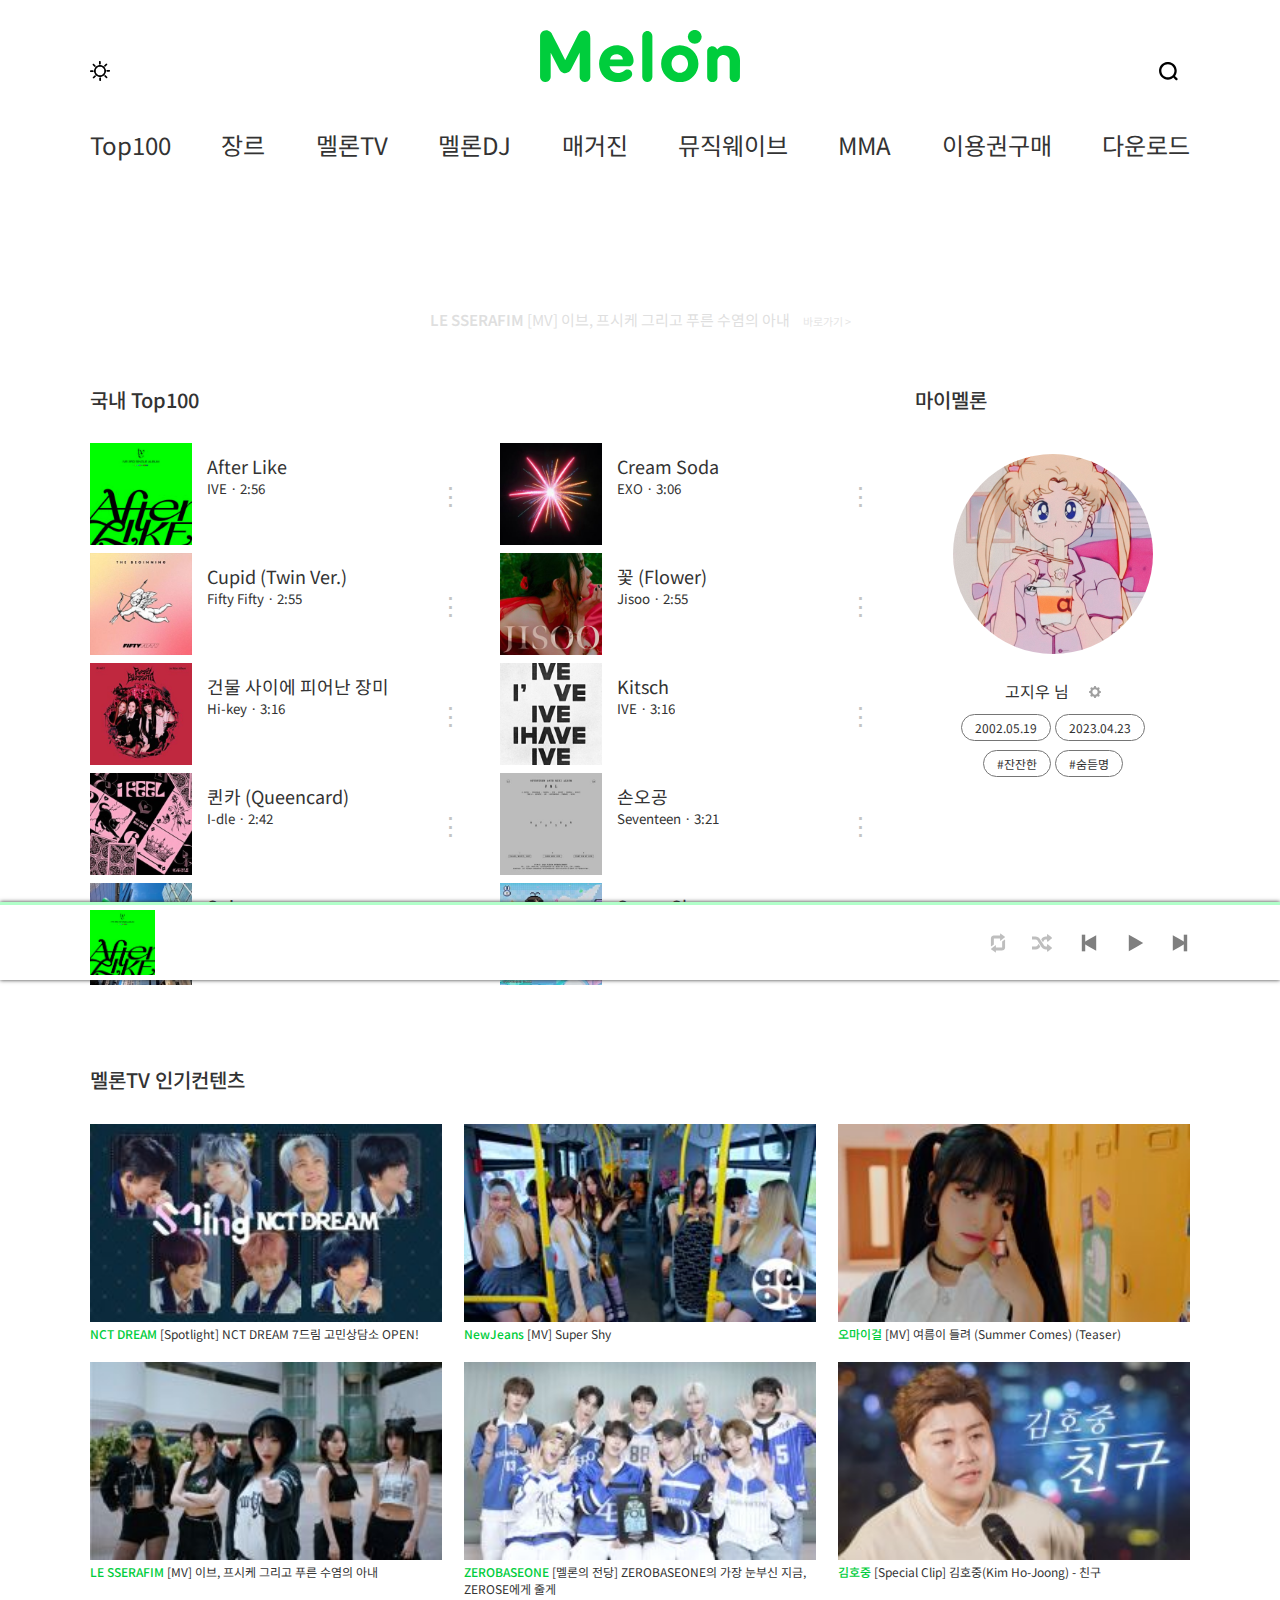
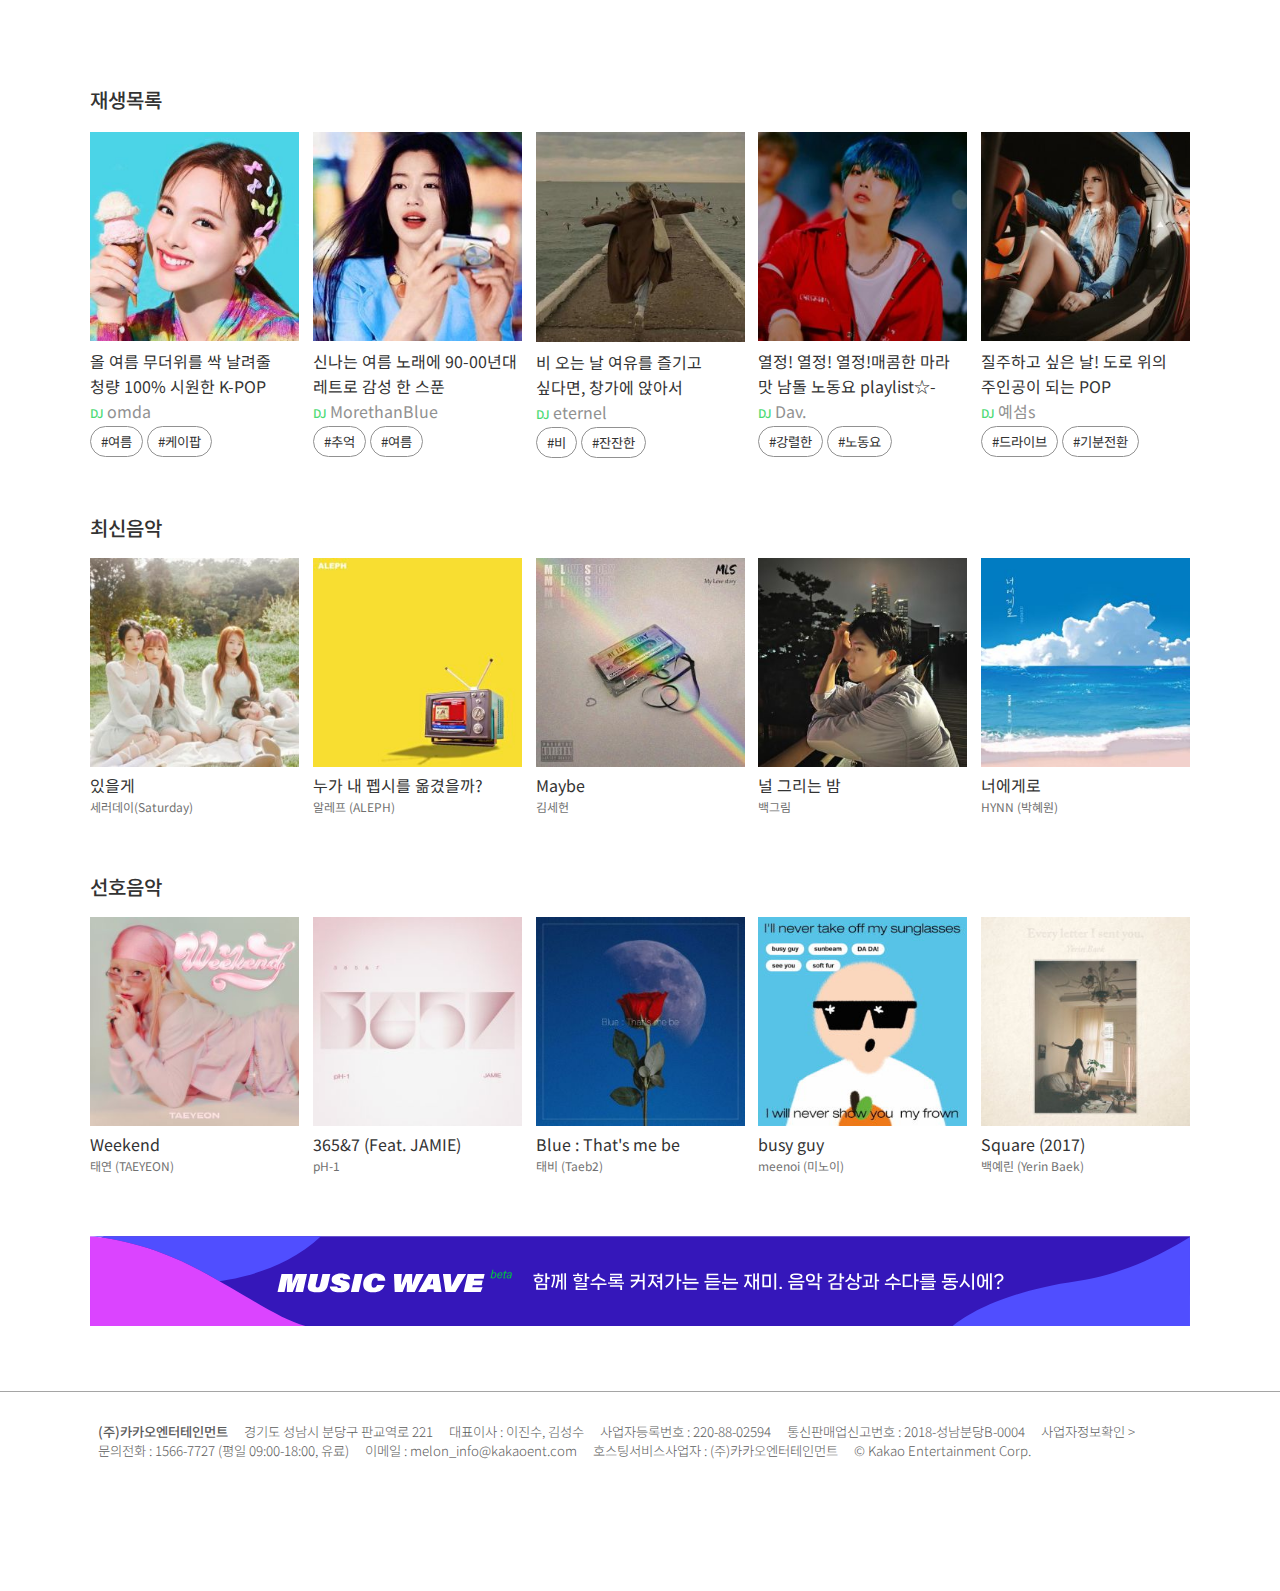
==== commit d2f32eac: "230808-1" ====
--- a/index.html
+++ b/index.html
@@ -12,8 +12,10 @@
     <link rel="stylesheet" href="css/main.css">
 
     <script src="https://ajax.googleapis.com/ajax/libs/jquery/3.6.0/jquery.min.js"></script>
-
+    
     <script src="js/js.js"></script>
+    
+    <!-- 가사 파일 불러오기 -->
     <script src="js/lyrics/afterlike.js"></script>
     <script src="js/lyrics/creamsoda.js"></script>
     <script src="js/lyrics/cupid.js"></script>
@@ -37,14 +39,14 @@
                             alt=""></button></div>
 
                 <ul id="fromInsideOut">
-                    <li>Top100</li>
+                    <li><a href="index.html">Top100</a></li>
                     <li>장르</li>
                     <li>멜론TV</li>
                     <li>멜론DJ</li>
                     <li>매거진</li>
                     <li>뮤직웨이브</li>
                     <li>MMA</li>
-                    <li>이용권구매</li>
+                    <li><a href="Sub.html">이용권구매</a></li>
                     <li>다운로드</li>
                 </ul>
 
@@ -52,14 +54,14 @@
         </div>
 
 
+        <!-- 중간 슬라이더 -->
         <div id="DJ_Slider">
-            <div class="content">안녕하세요</div>
             <video src="img/slider.mp4" autoplay muted loop></video>
-
-        </div>
-
-
-
+            <p><span>LE SSERAFIM</span> [MV] 이브, 프시케 그리고 푸른 수염의 아내 <a href="https://youtu.be/dZs_cLHfnNA">바로가기 ></a></p>
+        </div>
+
+
+        <!-- 국내 탑 백 음원 10 곡 -->
         <div id="wrap1">
             <div class="content">
                 <div class="ChartIn">
@@ -71,15 +73,7 @@
                             <img src="img/play.svg" title="hover" class="play">
                             <p class="information"></p>
                         </div>
-                        <ul>
-                            <li><button>⋮</button>
-                                <ul class="set">
-                                    <li>a</li>
-                                    <li>b</li>
-                                    <li>c</li>
-                                </ul>
-                            </li>
-                        </ul>
+                        <button>⋮</button>
                     </div>
 
                     <div class="chart">
@@ -89,160 +83,88 @@
                             <img src="img/play.svg" title="hover" class="play">
                             <p class="information"></p>
                         </div>
-                        <ul>
-                            <li><button>⋮</button>
-                                <ul class="set">
-                                    <li>a</li>
-                                    <li>b</li>
-                                    <li>c</li>
-                                </ul>
-                            </li>
-                        </ul>
+                        <button>⋮</button>
                     </div>
 
                     <div class="chart">
                         <div>
                             <img src="img/album/cupid.jpg" song="Cupid (Twin Ver.)" singer="Fifty Fifty" length="175000"
-                                min="2" sec="55">
-                            <img src="img/play.svg" title="hover" class="play">
-                            <p class="information"></p>
-                        </div>
-                        <ul>
-                            <li><button>⋮</button>
-                                <ul class="set">
-                                    <li>a</li>
-                                    <li>b</li>
-                                    <li>c</li>
-                                </ul>
-                            </li>
-                        </ul>
-                    </div>
-
-                    <div class="chart">
-                        <div>
-                            <img src="img/album/flower.jpg" song="꽃 (Flower)" singer="Jisoo" length="175000" min="2"
-                                sec="55">
-                            <img src="img/play.svg" title="hover" class="play">
-                            <p class="information"></p>
-                        </div>
-                        <ul>
-                            <li><button>⋮</button>
-                                <ul class="set">
-                                    <li>a</li>
-                                    <li>b</li>
-                                    <li>c</li>
-                                </ul>
-                            </li>
-                        </ul>
-                    </div>
-
-                    <div class="chart">
-                        <div>
-                            <img src="img/album/hikey.jpg" song="건물 사이에 피어난 장미" singer="Hi-key" length="196000" min="3"
-                                sec="16">
-                            <img src="img/play.svg" title="hover" class="play">
-                            <p class="information"></p>
-                        </div>
-                        <ul>
-                            <li><button>⋮</button>
-                                <ul class="set">
-                                    <li>a</li>
-                                    <li>b</li>
-                                    <li>c</li>
-                                </ul>
-                            </li>
-                        </ul>
-                    </div>
-
-                    <div class="chart">
-                        <div>
-                            <img src="img/album/kitch.jpg" song="Kitsch" singer="IVE" length="196000" min="3" sec="16">
-                            <img src="img/play.svg" title="hover" class="play">
-                            <p class="information"></p>
-                        </div>
-                        <ul>
-                            <li><button>⋮</button>
-                                <ul class="set">
-                                    <li>a</li>
-                                    <li>b</li>
-                                    <li>c</li>
-                                </ul>
-                            </li>
-                        </ul>
+                                min="2" sec="55" color="254,171,134,0.2">
+                            <img src="img/play.svg" title="hover" class="play">
+                            <p class="information"></p>
+                        </div>
+                        <button>⋮</button>
+                    </div>
+
+                    <div class="chart">
+                        <div>
+                            <img src="img/album/flower.jpg" song="꽃 (Flower)" singer="Jisoo" length="175000" min="2"sec="55" color="201,0,16,0.2">
+                            <img src="img/play.svg" title="hover" class="play">
+                            <p class="information"></p>
+                        </div>
+                        <button>⋮</button>
+                    </div>
+
+                    <div class="chart">
+                        <div>
+                            <img src="img/album/hikey.jpg" song="건물 사이에 피어난 장미" singer="Hi-key" length="196000" min="3"sec="16" color="192,40,63,0.2">
+                            <img src="img/play.svg" title="hover" class="play">
+                            <p class="information"></p>
+                        </div>
+                        <button>⋮</button>
+                    </div>
+
+                    <div class="chart">
+                        <div>
+                            <img src="img/album/kitch.jpg" song="Kitsch" singer="IVE" length="196000" min="3" sec="16" color="245,245,245,0.2">
+                            <img src="img/play.svg" title="hover" class="play">
+                            <p class="information"></p>
+                        </div>
+                        <button>⋮</button>
                     </div>
 
                     <div class="chart">
                         <div>
                             <img src="img/album/queencard.jpg" song="퀸카 (Queencard)" singer="I-dle" length="162000"
-                                min="2" sec="42">
-                            <img src="img/play.svg" title="hover" class="play">
-                            <p class="information"></p>
-                        </div>
-                        <ul>
-                            <li><button>⋮</button>
-                                <ul class="set">
-                                    <li>a</li>
-                                    <li>b</li>
-                                    <li>c</li>
-                                </ul>
-                            </li>
-                        </ul>
+                                min="2" sec="42" color="255,168,200,0.2">
+                            <img src="img/play.svg" title="hover" class="play">
+                            <p class="information"></p>
+                        </div>
+                        <button>⋮</button>
                     </div>
 
                     <div class="chart">
                         <div>
                             <img src="img/album/sonogong.jpg" song="손오공" singer="Seventeen" length="201000" min="3"
-                                sec="21">
-                            <img src="img/play.svg" title="hover" class="play">
-                            <p class="information"></p>
-                        </div>
-                        <ul>
-                            <li><button>⋮</button>
-                                <ul class="set">
-                                    <li>a</li>
-                                    <li>b</li>
-                                    <li>c</li>
-                                </ul>
-                            </li>
-                        </ul>
-                    </div>
-
-                    <div class="chart">
-                        <div>
-                            <img src="img/album/spicy.jpg" song="Spicy" singer="Aespa" length="198000" min="3" sec="18">
-                            <img src="img/play.svg" title="hover" class="play">
-                            <p class="information"></p>
-                        </div>
-                        <ul>
-                            <li><button>⋮</button>
-                                <ul class="set">
-                                    <li>a</li>
-                                    <li>b</li>
-                                    <li>c</li>
-                                </ul>
-                            </li>
-                        </ul>
+                                sec="21" color="208,208,208,0.2">
+                            <img src="img/play.svg" title="hover" class="play">
+                            <p class="information"></p>
+                        </div>
+                        <button>⋮</button>
+                    </div>
+
+                    <div class="chart">
+                        <div>
+                            <img src="img/album/spicy.jpg" song="Spicy" singer="Aespa" length="198000" min="3" sec="18" color="10,184,86,0.2">
+                            <img src="img/play.svg" title="hover" class="play">
+                            <p class="information"></p>
+                        </div>
+                        <button>⋮</button>
                     </div>
 
                     <div class="chart">
                         <div>
                             <img src="img/album/supershy.jpg" song="Super Shy" singer="NewJeans" length="155000" min="2"
-                                sec="35">
-                            <img src="img/play.svg" title="hover" class="play">
-                            <p class="information"></p>
-                        </div>
-                        <ul>
-                            <li><button>⋮</button>
-                                <ul class="set">
-                                    <li>a</li>
-                                    <li>b</li>
-                                    <li>c</li>
-                                </ul>
-                            </li>
-                        </ul>
-                    </div>
-
-                </div>
+                                sec="35" color="178,209,229,0.2">
+                            <img src="img/play.svg" title="hover" class="play">
+                            <p class="information"></p>
+                        </div>
+                        <button>⋮</button>
+                    </div>
+
+                </div>
+
+                <!-- 내 정보 -->
                 <div class="MyMelon">
                     <p class="bfore">마이멜론</p>
                     <div><img src="img/profile.jpg" alt=""></div>
@@ -255,6 +177,7 @@
         </div>
 
 
+        <!-- 멜론TV 컨텐츠 -->
         <div id="wrap2">
             <div class="content">
                 <div class="video">
@@ -282,6 +205,8 @@
             </div>
         </div>
 
+        
+        <!-- 재생목록 -->
         <div class="group">
             <div id="wrap3">
                 <div class="content">
@@ -320,6 +245,7 @@
 
 
 
+            <!-- 최신음악 -->
             <div id="wrap3">
                 <div class="content">
                     <p class="bfore">최신음악</p>
@@ -343,6 +269,7 @@
             </div>
 
 
+            <!-- 선호음악 -->
             <div id="wrap3">
                 <div class="content">
                     <p class="bfore">선호음악</p>
@@ -368,10 +295,14 @@
 
         </div>
 
+
+        <!-- 뮤직웨이브 광고 -->
         <div id="wrap4">
             <div class="content"><img src="img/musicwave/muwa.svg" alt=""></div>
         </div>
 
+
+        <!-- 푸터 -->
         <footer>
             <div class="content">
                 <div id="footer">
@@ -389,6 +320,8 @@
             </div>
         </footer>
 
+        
+        <!-- 픽스드 플레이어 -->
         <div class="playing1"></div>
         <div class="playing">
             <div class="player_length"></div>
--- a/css/common.css
+++ b/css/common.css
@@ -0,0 +1,193 @@
+/* 컨텐츠 사이즈 */
+.content { 
+    width: 1100px;
+    height: auto;
+    margin: 0 auto;
+    position: relative;
+}
+
+/* 카테고리 제목 */
+.bfore { 
+    width: 100%;
+    font-size: 15pt;
+    font-weight: 500;
+    margin: 0 0 20px 0;
+}
+
+ /* 메뉴 호버 */
+#fromInsideOut li, #fromInsideOut a{
+    display: inline-block;
+    cursor: pointer;
+    transition: all 250ms ease-out;
+}
+
+#fromInsideOut li:after {
+    content: "";
+    display: block;
+    border-bottom: 3px solid #00CD3C;
+    transition: all 250ms ease-out;
+    transform: scaleX(0);
+}
+
+#fromInsideOut li:hover, #fromInsideOut a:hover {color: #00CD3C}
+
+#fromInsideOut li:hover:after {
+    transition: all 250ms ease-out;
+    transform: scaleX(1);
+}
+
+/* 다크모드 */
+.dark {color: rgb(230, 230, 230);}
+
+#btn { /* 다크모드 버튼 */
+    border: none;
+    background-color: white;
+    outline: none;
+    width: 15px;
+    height: 15px;
+    cursor: pointer;
+    position: absolute;
+    top: 35%;
+    left: 0;
+}
+
+#btn img {
+    width: 20px;
+    height: 20px;
+}
+
+
+/* 검색버튼 */
+
+#btn2 { /* 버튼 묶음 */
+    width: 35px;
+    height: 35px;
+    border-radius: 30px;
+    border: 1px solid rgba(0, 0, 0, 0);
+    padding: 8px;
+    transition: 0.2s;
+    text-align: right;
+    display: flex;
+    position: absolute;
+    top: 30%;
+    right: 0;
+}
+
+#btn2.search { /* 누르면 나오는 창 */
+    width: 300px;
+    border: 1px solid #00CD3C;
+}
+
+#btn2 img { /* 이미지 */
+    width: 20px;
+    height: 20px;
+}
+
+#btn2 input { /* 누르면 글자 입력 칸 */
+    font-size: 14px;
+    width: 130px;
+    border: none;
+    outline: none;
+    margin-left: 10px;
+    display: none;
+}
+
+#btn2 button { /* 작동하는 버튼 */
+    border: none;
+    background-color: white;
+    outline: none;
+    width: 20px;
+    height: 20px;
+    position: absolute;
+    right: 10px;
+    cursor: pointer;
+}
+
+/* 헤더 */
+#header .content {
+    display: flex;
+    flex-flow: column wrap;
+    align-items: center;
+    justify-content: space-between;
+}
+
+img[alt="logo"] {
+    width: 200px;
+    height: auto;
+    margin: 30px 0 30px 0;
+}
+
+#header ul {
+    display: flex;
+    justify-content: space-between;
+    width: 100%;
+    margin: 10px 0 10px 0;
+}
+
+#header li {
+    font-size: 1.5em;
+    font-weight: 400;
+    display: block;
+    overflow: hidden;
+}
+
+
+footer {
+    height: 200px;
+    border-top: 1px solid #a5a5a5;
+    padding-top: 30px;
+}
+
+footer .content {display:flex; align-items: flex-start;}
+
+#footer {display:flex; flex-flow: row wrap;}
+
+footer p {
+    margin: 0 8px;
+    opacity: 0.8;
+    font-size: 10pt;
+    font-weight: 300;
+    cursor: default;
+}
+
+footer p:first-of-type {font-weight: 500;}
+footer p:hover {opacity:1;}
+
+
+@media screen and (max-width:1099px) {
+    .content {width: 90%;}
+
+    #btn2.search {
+        width: 200px;
+        border: 1px solid #00CD3C;
+    }
+
+    #header li {font-size: 1.3em;}
+
+}
+
+/* 작은 사이즈 */
+@media screen and (max-width:700px) {
+    .content {width: 90%;}
+
+    #btn,#btn2 {margin-top: 10px;}
+
+    #header ul {
+        display: flex;
+        flex-flow: row wrap;
+        text-align: center;
+        margin-top: 30px;
+    }
+
+    #header li {
+        width: 28%;
+        font-size: 1.2em;
+        padding: 7px;
+    }
+
+    .controler img:nth-child(1),
+    .controler img:nth-child(2) {display: none;}
+
+    footer p {font-size: 5pt; font-weight: 400;}
+
+}--- a/css/main.css
+++ b/css/main.css
@@ -1,193 +1,49 @@
 @charset "utf-8";
 
-.none {
-    display: none;
-}
-
-#Main_Page {
-    width: 100%;
-}
-
-/* 컨텐츠 사이즈 */
-
-.content {
-    width: 1100px;
-    height: auto;
-    margin: 0 auto;
-    position: relative;
-}
-
-/* 카테고리 제목 */
-
-.bfore {
-    width: 100%;
-    font-size: 15pt;
-    font-weight: 500;
-    margin: 0 0 20px 0;
-}
-
-/* 메뉴 호버 */
-
-#fromInsideOut li {
-    display: inline-block;
-    cursor: pointer;
-    transition: all 250ms ease-out;
-}
-
-#fromInsideOut li:after {
-    content: "";
-    display: block;
-    border-bottom: 3px solid #00CD3C;
-    transition: all 250ms ease-out;
-    transform: scaleX(0);
-}
-
-#fromInsideOut li:hover {
-    color: #00CD3C
-}
-
-#fromInsideOut li:hover:after {
-    transition: all 250ms ease-out;
-    transform: scaleX(1);
-}
-
-
-/* 다크모드 */
-
-.dark {
-    color: rgb(230, 230, 230);
-}
-
-
-/* 다크모드 버튼 */
-#btn {
-    border: none;
-    background-color: white;
-    outline: none;
-    width: 15px;
-    height: 15px;
-    cursor: pointer;
-    position: absolute;
-    top: 35%;
-    left: 0;
-}
-
-#btn img {
-    width: 20px;
-    height: 20px;
-}
-
-
-/* 검색버튼 */
-
-#btn2.search {
-    width: 300px;
-    border: 1px solid #00CD3C;
-}
-
-#btn2 img {
-    width: 20px;
-    height: 20px;
-}
-
-#btn2 input {
-    font-size: 14px;
-    width: 130px;
-    border: none;
-    outline: none;
-    margin-left: 10px;
-    display: none;
-}
-
-#btn2 button {
-    border: none;
-    background-color: white;
-    outline: none;
-    width: 20px;
-    height: 20px;
-    position: absolute;
-    right: 10px;
-    cursor: pointer;
-}
-
-#btn2 {
-    width: 35px;
-    height: 35px;
-    border-radius: 30px;
-    border: 1px solid rgba(0, 0, 0, 0);
-    padding: 8px;
-    transition: 0.2s;
-    text-align: right;
-    display: flex;
-    position: absolute;
-    top: 30%;
-    right: 0;
-}
-
-
-
-
-
-/* 헤더 */
-
-#header .content {
-    display: flex;
-    flex-flow: column wrap;
-    align-items: center;
-    justify-content: space-between;
-}
-
-img[alt="logo"] {
-    width: 200px;
-    height: auto;
-    margin: 30px 0 30px 0;
-}
-
-#header ul {
-    display: flex;
-    justify-content: space-between;
-    width: 100%;
-    margin: 10px 0 10px 0;
-}
-
-#header li {
-    font-size: 1.5em;
-    font-weight: 400;
-    display: block;
-    overflow: hidden;
-}
-
+.none {display: none;}
+
+#Main_Page {width: 100%;}
 
 /* 뮤비 슬라이더 */
-
 #DJ_Slider {
     width: 100%;
-    height: 70%;
     margin: 20px 0 20px 0;
     overflow: hidden;
     max-height: 700px;
     display: flex;
+    flex-flow:column;
     align-items: center;
+    justify-content: center;
     position: relative;
 }
 
-#DJ_Slider video {
-    width: 100%;
-}
-
-#DJ_Slider div {
-    font-size: 50px;
-    color: red;
-    position: absolute;
-}
-
+#DJ_Slider video {width: 100%;}
+
+#DJ_Slider p {
+    font-size: 15px;
+    position:absolute;
+    bottom:15px;
+    color:rgb(223, 223, 223);
+
+}
+
+#DJ_Slider p a {
+    color: rgb(223, 223, 223);
+    opacity: 0.8;
+    margin-left: 10px;
+    font-size: 11px;
+}
+
+#DJ_Slider p span {
+    color: rgb(223, 223, 223);
+    font-weight: 600;
+}
+
+#DJ_Slider p a:hover {opacity:1;}
 
 
 /* 국내 탑 백 음악 목록 */
-
-#wrap1 {
-    margin: 40px 0 80px 0;
-}
+#wrap1 {margin: 40px 0 80px 0;}
 
 #wrap1 .content {
     display: flex;
@@ -195,7 +51,7 @@
     justify-content: space-between;
 }
 
-div.ChartIn {
+div.ChartIn { /* 전체 묶음 */
     width: 73%;
     height: 600px;
     display: flex;
@@ -204,7 +60,7 @@
     align-content: space-between;
 }
 
-div.ChartIn div {
+div.ChartIn div { /* 각 곡 묶음 */
     width: 49%;
     height: 17%;
     display: flex;
@@ -213,12 +69,14 @@
     background-color: rgba(0, 0, 0, 0);
 }
 
-.chart:hover {
-    background: #f0f0f0;
-}
-
-
-div.ChartIn button {
+div.ChartIn div div { /* 앨범 이미지, 가수, 곡 묶음 */
+    height: 100%;
+    width: 80%;
+    display: flex;
+    justify-content: flex-start;
+}
+
+div.ChartIn button { /* 우측 버튼 */
     font-size: 25px;
     background-color: rgba(0, 0, 0, 0);
     border: none;
@@ -228,24 +86,11 @@
     height:100%;
 }
 
-div.ChartIn button:hover {
-    color: #757575
-}
-
-.ChartIn .set {
-    display:none;
-}
-
-.chart > ul > li > ul {
-    width:50px; height:100px;
-    position:absolute;
-    top:-50px; right:30px;
-    background-color: #00CD3C;
-}
-.chart > ul > li {width:100%; height:100%}
-
-
-.ChartIn div div p {
+div.ChartIn button:hover {color: #757575}
+
+
+
+.information { /* 곡 가사, 가수 정보 */
     padding-top: 10px;
     padding-left: 15px;
     overflow: hidden;
@@ -254,18 +99,17 @@
     font-size: 10pt;
 }
 
-.ChartIn p span {
-    font-size: 18PX;
-}
-
-div.ChartIn div div {
-    height: 100%;
-    width: 80%;
-    display: flex;
-    justify-content: flex-start;
-}
-
-img[title="hover"] {
+.information span {font-size: 18PX;}
+
+
+.chart:hover { /* 호버 색상변경 */
+    background: #f0f0f0;
+}
+
+.chart > ul > li {width:100%; height:100%}
+
+
+img[title="hover"] { /* 앨범 위 플레이버튼 */
     position: absolute;
     height: 100%;
     opacity: 0;
@@ -279,7 +123,6 @@
 
 
 /* 마이멜론 내 정보 */
-
 div.MyMelon {
     width: 25%;
     height: 450px;
@@ -288,18 +131,16 @@
     align-items: center;
 }
 
-div.MyMelon div {
+
+div.MyMelon div { /* 프로필사진 */
     width: 200px;
     height: 200px;
-    background-color: brown;
     border-radius: 300px;
     margin-top: 20px;
     overflow: hidden;
 }
 
-.MyMelon div img {
-    width: 100%;
-}
+.MyMelon div img {width: 100%;}
 
 .MyMelon .name {
     padding-top: 20px;
@@ -322,10 +163,7 @@
 
 
 /* 멜론 인기컨텐츠 */
-
-#wrap2 {
-    margin: 60px 0;
-}
+#wrap2 {margin: 60px 0;}
 
 #wrap2 .content {
     margin: 20px auto 80px auto;
@@ -334,7 +172,6 @@
     justify-content: space-between;
     align-content: flex-start;
 }
-
 
 div.video {
     width: 100%;
@@ -354,14 +191,11 @@
     color: #00CD3C
 }
 
-div.video div img {
-    width: 100%;
-}
+div.video div img {width: 100%;}
 
 
 /* 재생목록, 최신음악, 선호음악 */
 /* 같은 css 적용 */
-
 #wrap3 {
     line-height: 30px;
     margin: 60px 0;
@@ -380,9 +214,7 @@
     line-height: 20px;
 }
 
-#wrap3:first-child p {
-    line-height: 25px;
-}
+#wrap3:first-child p {line-height: 25px;}
 
 #wrap3 .content>div {
     width: 19%;
@@ -394,50 +226,32 @@
     opacity: 0.7;
 }
 
-#wrap3 div div img {
-    width: 100%;
-}
-
+#wrap3 div div img {width: 100%;}
 
 /* 재생목록 */
-
-/* dj */
-
-.dj {
-    color: #919191
-}
+.dj {color: #919191}
 
 .dj span {
     font-weight: 500;
     color: #00CD3C;
 }
 
-/* 해시태그 */
-
-.tag {
+.tag { /* 해시태그 */
     font-size: 10pt;
     padding: 5px 10px;
     border-radius: 50px;
     border: 1px solid #919191
 }
 
-.group {
-    padding-top: 0px;
-}
-
-
-/* 뮤직웨이브 광고 이미지 */
-
+
+/* 뮤직웨이브 광고*/
 #wrap4 {
     width: 100%;
     overflow: hidden;
     margin-bottom: 60px;
-    
-}
-
-#wrap4 img {
-    width: 100%;
-}
+}
+
+#wrap4 img {width: 100%;}
 
 
 /* 플레이어 */
@@ -450,7 +264,7 @@
     align-items: center;
 }
 
-.playing {
+.playing {/* 전체 요소 */
     width: 100%;
     height: 78px;
     box-shadow: 0 0 4px;
@@ -460,7 +274,7 @@
     transition: 0.3s;
 }
 
-.playing1 {
+.playing1 { /* 배경색 */
     width: 100%;
     height: 78px;
     position: fixed;
@@ -468,7 +282,7 @@
     background-color: white;
 }
 
-.player_length {
+.player_length { /* 재생 전체 */
     width: 100%;
     height: 3px;
     background-color: #b1ffc9;
@@ -476,7 +290,7 @@
     bottom: 75;
 }
 
-.player_length_playing {
+.player_length_playing { /* 재생중인 길이 */
     width: 0%;
     height: 3px;
     background-color: #00CD3C;
@@ -484,45 +298,39 @@
     bottom: 75;
 }
 
-.player {
+.detail {height: 100%;} /* 화면 전체 채우기 */
+
+.player { /* 내부 요소 묶음 */
     padding: 8px 0 2px 0;
     display: flex;
     justify-content: center;
     overflow:hidden;
-    height:78px;
-}
-
-.detail {
-    height: 100%;
-}
-
-.player img.fold {
+}
+
+.player img.fold { /* 펼쳤을 때 이미지 */
     width: 200px;
     height: 200px;
     border-radius: 200px;
 }
 
-.player .column {
+.player .column { /* 정렬 변경 토글 */
     flex-flow: column nowrap;
     text-align: center;
     margin: 0;
     justify-content: flex-start;
 }
 
-.player #info {
+.player #info { /* 정보 묶음 */
     display: flex;
     transition: 0.3s;
 }
 
-
-.player img {
+.player img { /* 플레이어 내 앨범 이미지 */
     width: 65px;
     height: 65px;
 }
 
-.controler {
-    height: 20px;
-}
+.controler {height: 20px;}/* 컨트롤러 */
 
 .controler img {
     width: 20px;
@@ -530,22 +338,16 @@
     cursor: pointer;
 }
 
-.controler img:nth-child(1) {
-    opacity: 0.5;
-}
+.controler img:nth-child(1) {opacity: 0.5;}
 
 .controler img:nth-child(2) {
     opacity: 0.5;
     margin: 0 23px 0 20px;
 }
 
-.controler img:nth-child(4) {
-    margin: 0 20px 0 23px;
-}
-
-.controler img.select1 {
-    opacity: 1;
-}
+.controler img:nth-child(4) {margin: 0 20px 0 23px;}
+
+.controler img.select1 {opacity: 1;}
 
 #lyrics {
     margin-top: 30px;
@@ -555,8 +357,6 @@
     transition: 1s;
 }
 
-
-
 #title {
     font-size: 14pt;
     font-weight: 500;
@@ -570,21 +370,6 @@
 }
 
 
-/* 푸터 */
-footer {height: 200px; border-top: 1px solid #a5a5a5; padding-top: 30px;}
-
-footer .content {display:flex; align-items: flex-start;}
-
-#footer {
-    display:flex; flex-flow: row wrap;
-    
-}
-
-footer p {margin:0 8px; opacity:0.8; font-size: 10pt; font-weight: 300; cursor: default;}
-footer p:first-of-type {font-weight: 500;}
-footer p:hover {opacity:1;}
-
-
 /* 꽉 찬 화면 */
 
 @media screen and (min-width:1100px) {
@@ -593,53 +378,28 @@
         scale: 0.8;
     }
 
-    #btn2 input {
-        width: 230px;
-    }
+    #btn2 input {width: 230px;}
 }
 
 /* 중간 사이즈 화면 */
 
 @media screen and (max-width:1099px) {
-    .content {
-        width: 90%;
-    }
-
-    #btn2.search {
-        width: 200px;
-        border: 1px solid #00CD3C;
-    }
-
-    #header li {
-        font-size: 1.3em;
-    }
-
-    #wrap3 {
-        margin: 5% 0;
-    }
+
+    #wrap3 {margin: 5% 0;}
 
     #wrap3 .content>div {
         width: 24%;
         height: 80%;
     }
 
-    #wrap3 .content>div:last-of-type {
-        display: none;
-    }
-
+    #wrap3 .content>div:last-of-type {display: none;}
 }
 
 /* 작은 사이즈 */
-
 @media screen and (max-width:700px) {
-    .content {
-        width: 90%;
-    }
-
-    #btn,
-    #btn2 {
-        margin-top: 10px;
-    }
+    .content {width: 90%;}
+
+    #btn,#btn2 {margin-top: 10px;}
 
     #header ul {
         display: flex;
@@ -654,13 +414,9 @@
         padding: 7px;
     }
 
-    #wrap1 .content {
-        flex-flow: row wrap;
-    }
-
-    #wrap1 {
-        margin: 20px 0;
-    }
+    #wrap1 .content {flex-flow: row wrap;}
+
+    #wrap1 {margin: 20px 0;}
 
     div.ChartIn {
         width: 100%;
@@ -676,13 +432,9 @@
         height: 20%;
     }
 
-    div.ChartIn div img {
-        height: 95%;
-    }
-
-    div.ChartIn img[title="hover"] {
-        height: 95%;
-    }
+    div.ChartIn div img {height: 95%;}
+
+    div.ChartIn img[title="hover"] {height: 95%;}
 
     div.MyMelon {
         margin-top: 80px;
@@ -709,15 +461,12 @@
         text-align: left;
     }
 
-
     #wrap2 .content {
         flex-flow: row wrap;
         justify-content: flex-end;
     }
 
-    #wrap2 .bfore {
-        margin: 0;
-    }
+    #wrap2 .bfore {margin: 0;}
 
 
     div.video {
@@ -730,30 +479,20 @@
         overflow: hidden;
     }
 
-
-    #wrap3 p {
-        width: 100%;
-    }
+    #wrap3 p {width: 100%;}
 
     #wrap3 .content>div {
         width: 45%;
         height: 80%;
     }
 
-    #wrap3 .content>div:last-of-type {
-        display: none;
-    }
-
-    #wrap3 div {
-        margin-bottom: 20px;
-    }
+    #wrap3 .content>div:last-of-type {display: none;}
+
+    #wrap3 div {margin-bottom: 20px;}
 
     .controler img:nth-child(1),
-    .controler img:nth-child(2) {
-        display: none;
-    }
+    .controler img:nth-child(2) {display: none;}
 
     footer p {font-size: 5pt; font-weight: 400;}
 
-
 }